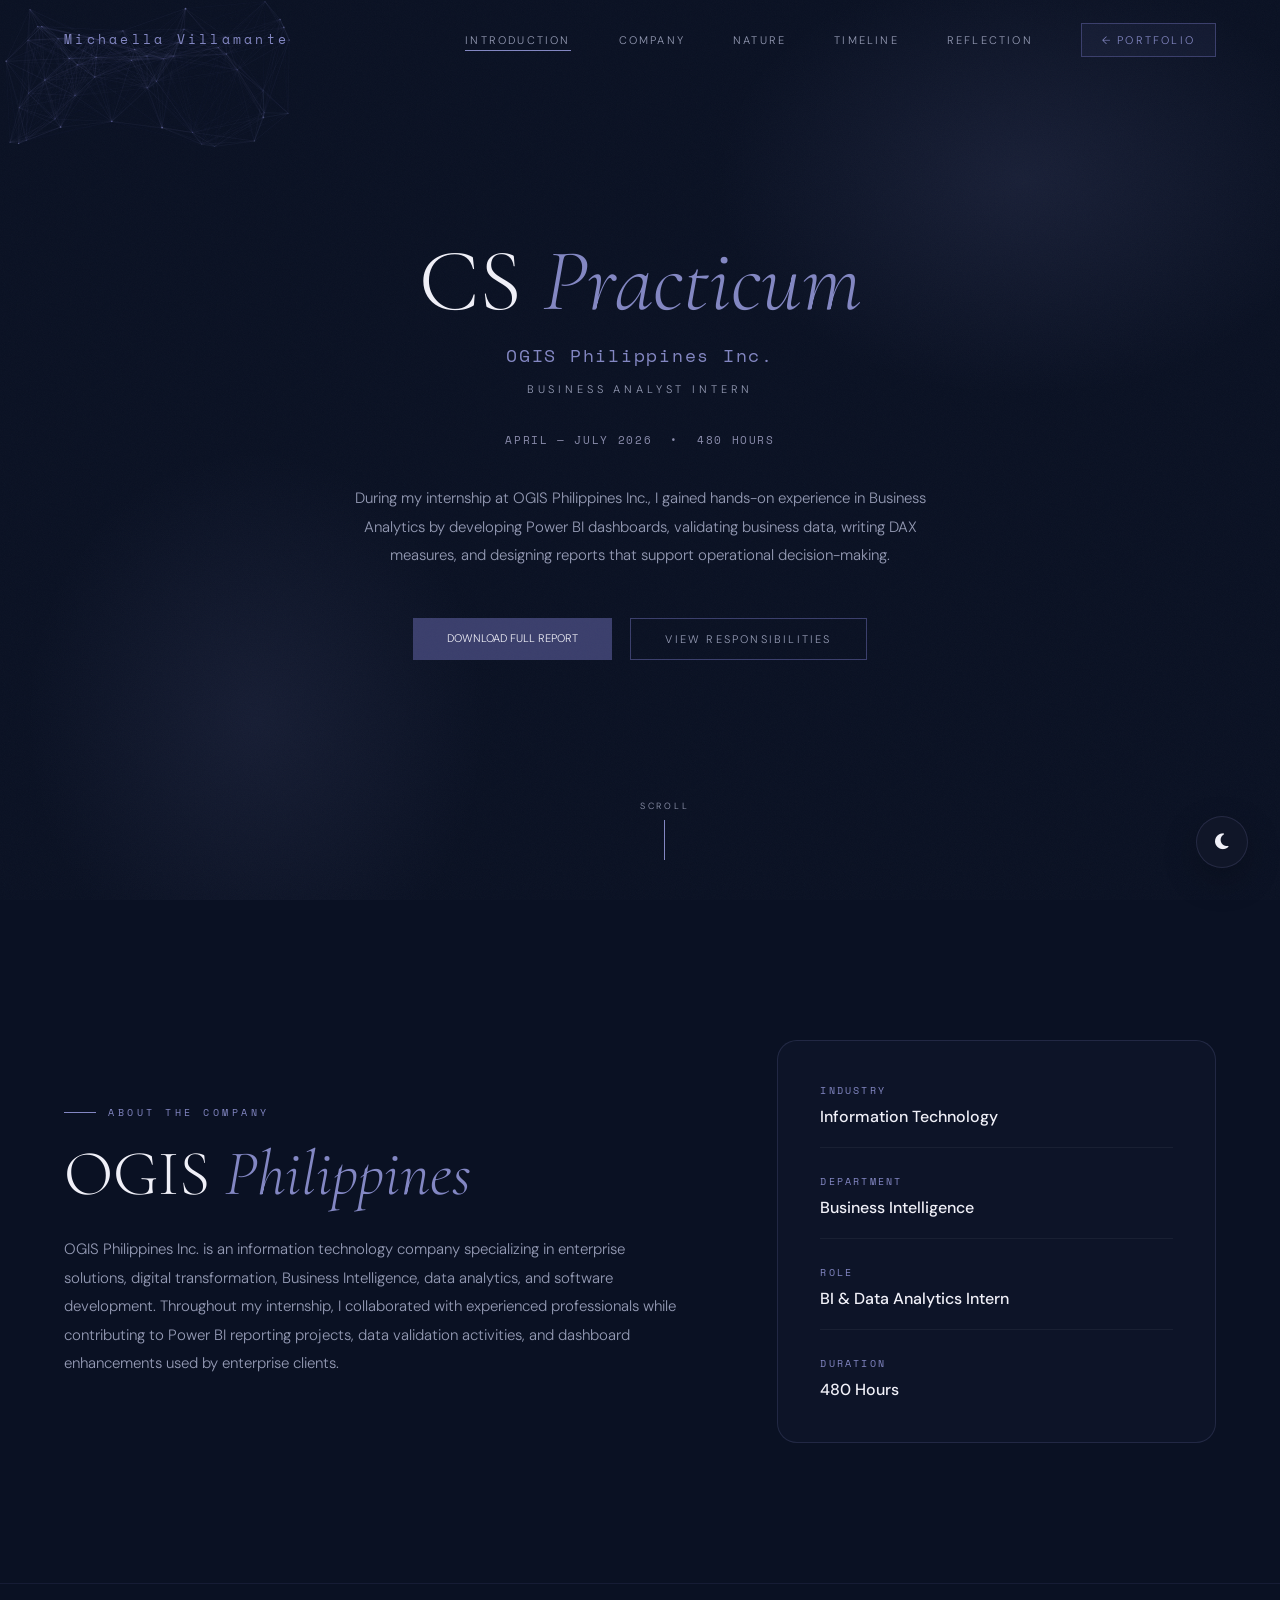
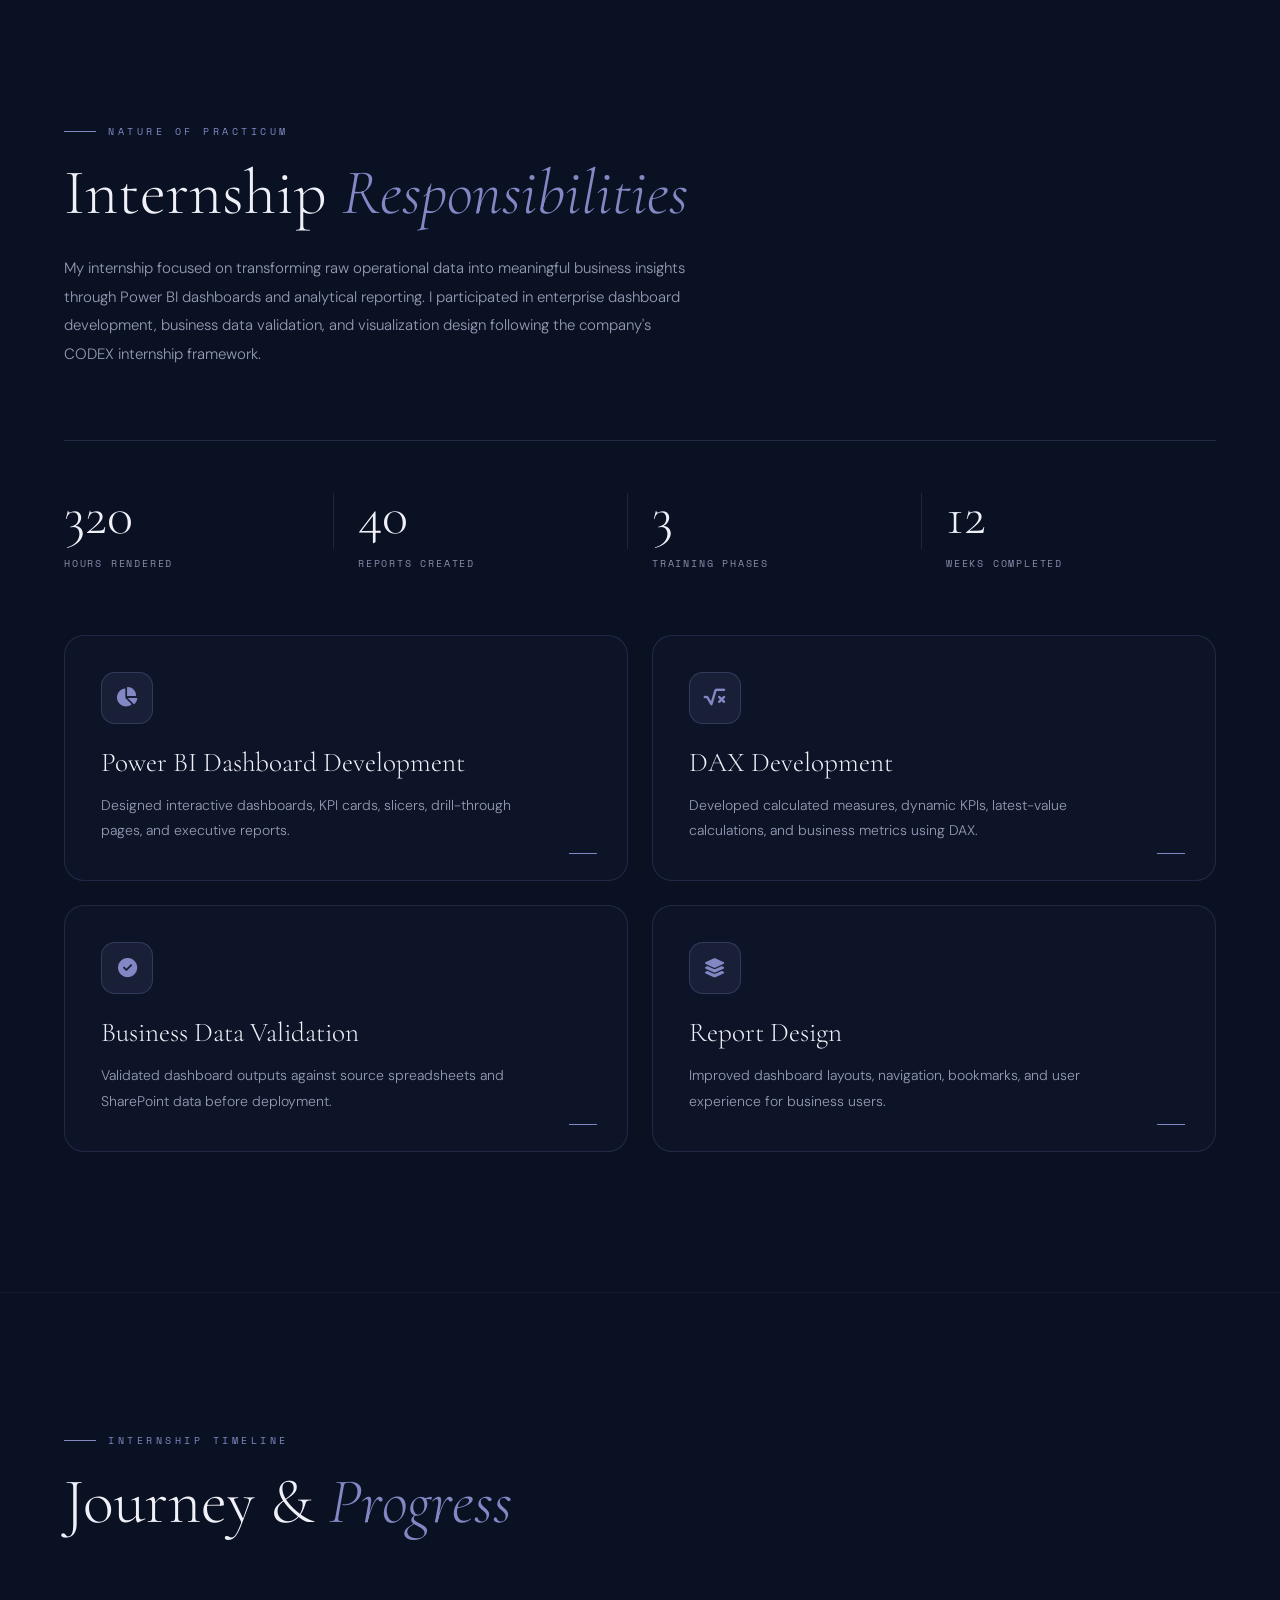
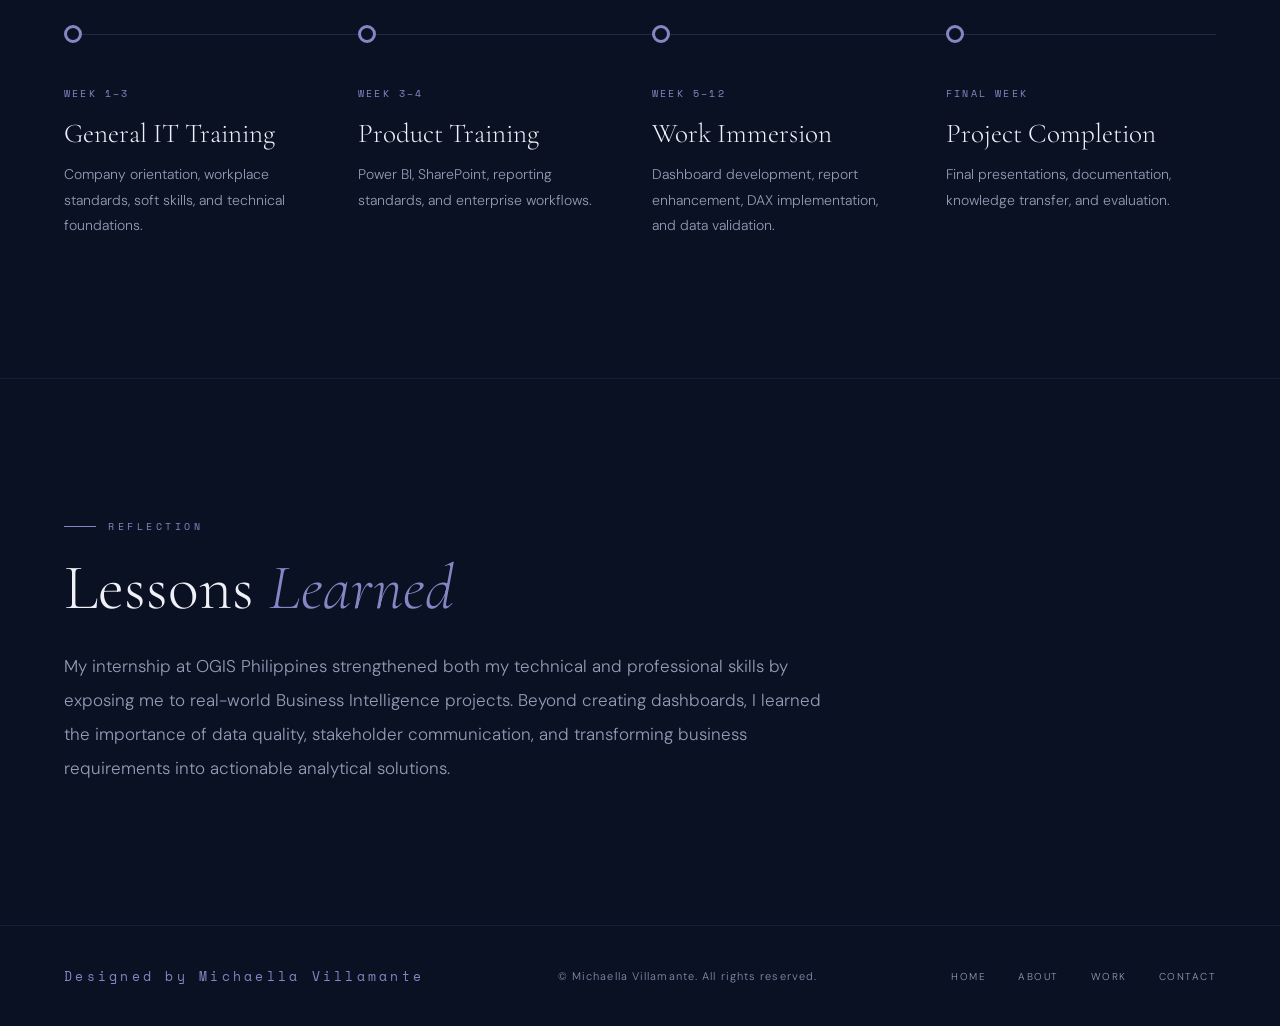
==== pages/practicum.html @ c6de29ee "updated design" ====
<!DOCTYPE html>
<html lang="en">

<head>
    <script>
        (function () {
            var saved = localStorage.getItem('theme');
            if (saved === 'light') document.documentElement.setAttribute('data-theme', 'light');
        })();
    </script>
    <meta charset="UTF-8">
    <meta name="viewport" content="width=device-width, initial-scale=1.0">
    <title>CS Practicum — Michaella Villamante</title>
    <link
        href="https://fonts.googleapis.com/css2?family=Cormorant+Garamond:ital,wght@0,300;0,400;0,600;1,300;1,400&family=DM+Sans:wght@300;400;500&family=Space+Mono:wght@400;700&display=swap"
        rel="stylesheet">
    <link rel="stylesheet" href="https://cdnjs.cloudflare.com/ajax/libs/font-awesome/6.5.0/css/all.min.css">
    <link rel="icon" type="image/png" sizes="512x512" href="assets/img/cat.png">
    <link rel="stylesheet" href="/main.css">
    <link rel="stylesheet" href="/assets/css/practicum.css">
</head>

<body>

    <div class="nav-overlay" id="navOverlay"></div>

    <nav id="nav">
        <a href="index.html#home" class="nav-logo">Michaella Villamante</a>
        <div class="hamburger" id="hamburger">
            <span></span>
            <span></span>
            <span></span>
        </div>
        <ul class="nav-links">
            <li><a href="#intro">Introduction</a></li>
            <li><a href="#company">Company</a></li>
            <li><a href="#nature">Nature</a></li>
            <li><a href="#timeline">Timeline</a></li>
            <li><a href="#reflection">Reflection</a></li>
            <li><a href="../index.html" class="nav-link-box">← Portfolio</a></li>
        </ul>
    </nav>

    <button class="theme-toggle" id="themeToggle" aria-label="Toggle light mode">
        <i class="fas fa-moon"></i>
        <i class="fas fa-sun"></i>
    </button>

    <!-- ================= HERO ================= -->

    <section class="hero" id="intro">
        <div class="hero-bg"></div>
        <canvas id="particles"></canvas>
        <div class="hero-content">
            <h1 class="hero-title">
                CS <em>Practicum</em>
            </h1>
            <h3 class="hero-company">
                OGIS Philippines Inc.
            </h3>
            <p class="hero-subtitle">
                Business Analyst Intern
            </p>
            <div class="hero-meta">
                <span>APRIL — JULY 2026</span>
                <span>•</span>
                <span>480 HOURS</span>
            </div>
            <p class="hero-description">
                During my internship at OGIS Philippines Inc., I gained
                hands-on experience in Business Analytics by developing
                Power BI dashboards, validating business data,
                writing DAX measures, and designing reports that support
                operational decision-making.
            </p>
            <div class="hero-buttons">
                <a href="#" class="btn-fill">
                    Download Full Report
                </a>
                <a href="#nature" class="btn-outline">
                    View Responsibilities
                </a>
            </div>
        </div>

        <div class="scroll-indicator">
            <span>Scroll</span>
            <div class="scroll-line"></div>
        </div>

    </section>

    <!-- ================= ABOUT ================= -->

    <section class="section" id="company">

        <div class="container company-grid">

            <div class="reveal-left">

                <div class="section-eyebrow">
                    About the Company
                </div>

                <h2 class="section-title">
                    OGIS <em>Philippines</em>
                </h2>

                <p>
                    OGIS Philippines Inc. is an information technology
                    company specializing in enterprise solutions,
                    digital transformation, Business Intelligence,
                    data analytics, and software development.
                    Throughout my internship, I collaborated with
                    experienced professionals while contributing to
                    Power BI reporting projects, data validation
                    activities, and dashboard enhancements used by
                    enterprise clients.
                </p>

            </div>

            <div class="company-card reveal">

                <div class="company-item">
                    <span>Industry</span>
                    <h4>Information Technology</h4>
                </div>

                <div class="company-item">
                    <span>Department</span>
                    <h4>Business Intelligence</h4>
                </div>

                <div class="company-item">
                    <span>Role</span>
                    <h4>BI & Data Analytics Intern</h4>
                </div>

                <div class="company-item">
                    <span>Duration</span>
                    <h4>480 Hours</h4>
                </div>

            </div>

        </div>

    </section>

    <!-- ================= NATURE ================= -->

    <section class="section" id="nature">

        <div class="container">

            <div class="section-eyebrow reveal">
                Nature of Practicum
            </div>

            <h2 class="section-title reveal">
                Internship <em>Responsibilities</em>
            </h2>

            <p class="section-description reveal">
                My internship focused on transforming raw operational
                data into meaningful business insights through
                Power BI dashboards and analytical reporting.
                I participated in enterprise dashboard development,
                business data validation, and visualization design
                following the company's CODEX internship framework.
            </p>

            <!-- Statistics -->

            <div class="stats-grid">

                <div class="stat-card reveal">
                    <h2 data-target="480" data-suffix="+">0</h2>
                    <span>Hours Rendered</span>
                </div>

                <div class="stat-card reveal">
                    <h2 data-target="53">0</h2>
                    <span>Reports Created</span>
                </div>

                <div class="stat-card reveal">
                    <h2 data-target="3">0</h2>
                    <span>Training Phases</span>
                </div>

                <div class="stat-card reveal">
                    <h2 data-target="12">0</h2>
                    <span>Weeks Completed</span>
                </div>

            </div>

            <!-- Responsibilities -->

            <div class="responsibility-grid">

                <article class="responsibility-card reveal">
                    <div class="responsibility-icon"><i class="fa-solid fa-chart-pie"></i></div>
                    <h3>Power BI Dashboard Development</h3>
                    <p>
                        Designed interactive dashboards,
                        KPI cards, slicers,
                        drill-through pages,
                        and executive reports.
                    </p>
                </article>

                <article class="responsibility-card reveal">
                    <div class="responsibility-icon"><i class="fa-solid fa-square-root-variable"></i></div>
                    <h3>DAX Development</h3>
                    <p>
                        Developed calculated measures,
                        dynamic KPIs,
                        latest-value calculations,
                        and business metrics using DAX.
                    </p>
                </article>

                <article class="responsibility-card reveal">
                    <div class="responsibility-icon"><i class="fa-solid fa-circle-check"></i></div>
                    <h3>Business Data Validation</h3>
                    <p>
                        Validated dashboard outputs against
                        source spreadsheets and
                        SharePoint data before deployment.
                    </p>
                </article>

                <article class="responsibility-card reveal">
                    <div class="responsibility-icon"><i class="fa-solid fa-layer-group"></i></div>
                    <h3>Report Design</h3>
                    <p>
                        Improved dashboard layouts,
                        navigation,
                        bookmarks,
                        and user experience for business users.
                    </p>
                </article>

            </div>

        </div>

    </section>

    <!-- ================= TIMELINE ================= -->

    <section class="section" id="timeline">

        <div class="container">

            <div class="section-eyebrow reveal">
                Internship Timeline
            </div>

            <h2 class="section-title reveal">
                Journey & <em>Progress</em>
            </h2>

            <div class="timeline">

                <div class="timeline-item reveal">
                    <span>Week 1–3</span>
                    <h3>General IT Training</h3>
                    <p>
                        Company orientation,
                        workplace standards,
                        soft skills,
                        and technical foundations.
                    </p>
                </div>

                <div class="timeline-item reveal">
                    <span>Week 3–4</span>
                    <h3>Product Training</h3>
                    <p>
                        Power BI,
                        SharePoint,
                        reporting standards,
                        and enterprise workflows.
                    </p>
                </div>

                <div class="timeline-item reveal">
                    <span>Week 5–12</span>
                    <h3>Work Immersion</h3>
                    <p>
                        Dashboard development,
                        report enhancement,
                        DAX implementation,
                        and data validation.
                    </p>
                </div>

                <div class="timeline-item reveal">
                    <span>Final Week</span>
                    <h3>Project Completion</h3>
                    <p>
                        Final presentations,
                        documentation,
                        knowledge transfer,
                        and evaluation.
                    </p>
                </div>

            </div>

        </div>

    </section>

    <!-- ================= REFLECTION ================= -->

    <section class="section" id="reflection">

        <div class="container">

            <div class="section-eyebrow reveal">
                Reflection
            </div>

            <h2 class="section-title reveal">
                Lessons <em>Learned</em>
            </h2>

            <p class="reflection reveal">
                My internship at OGIS Philippines strengthened
                both my technical and professional skills by exposing
                me to real-world Business Intelligence projects.
                Beyond creating dashboards, I learned the importance
                of data quality, stakeholder communication,
                and transforming business requirements into
                actionable analytical solutions.
            </p>

        </div>

    </section>

    <!-- ================= FOOTER ================= -->

    <footer>
        <div class="footer-logo">Designed by Michaella Villamante</div>
        <div class="footer-copy">© Michaella Villamante. All rights reserved.</div>
        <div class="footer-links">
            <a href="index.html#home">Home</a>
            <a href="index.html#about">About</a>
            <a href="index.html#projects">Work</a>
            <a href="index.html#contact">Contact</a>
        </div>
    </footer>

    <script src="../practicum.js"></script>

</body>

</html>
---- main.css ----
:root {
    --chinese-black: #0A1123;
    --american-blue: #3A3E6C;
    --ube: #8387C3;
    --cadet-grey: #959BB5;
    --cool-grey: #8A8CAC;
    --white: #F0F0F8;
    --accent: #8387C3;
    --glow: rgba(131, 135, 195, 0.18);
}

html[data-theme="light"] {
    --chinese-black: #F5F2FB;
    --american-blue: #3A3E6C;
    --ube: #8387C3;
    --cadet-grey: #959BB5;
    --cool-grey: #8A8CAC;
    --white: #3A3E6C;
    --accent: #8387C3;
    --glow: rgba(131, 135, 195, 0.18);
}

html[data-theme="light"] body {
    background: #F5F2FB;
}

html[data-theme="light"] nav.scrolled {
    background: rgba(245, 242, 251, .82);
    backdrop-filter: blur(16px);
    border-color: rgba(117, 99, 216, .12);
}

html[data-theme="light"] .nav-overlay {
    background: rgba(20, 23, 46, 0.25);
}

html[data-theme="light"] .nav-links {
    background: rgba(245,242,251,.97);
}

html[data-theme="light"] .proj-overlay {
    background: rgba(244, 244, 249, 0.92);
}
html[data-theme="light"] body::before{
    background:
        radial-gradient(circle at 10% 10%,
        rgba(161,138,255,.12),
        transparent 35%),

        radial-gradient(circle at 90% 0%,
        rgba(130,110,220,.08),
        transparent 28%),

        radial-gradient(circle at 80% 80%,
        rgba(196,183,255,.08),
        transparent 30%),

        linear-gradient(rgba(110,90,180,.02) 1px, transparent 1px),
        linear-gradient(90deg, rgba(110,90,180,.02) 1px, transparent 1px);
}

html[data-theme="light"] .btn-fill {
    background:#3A3E6C;
    color: white;
}

html[data-theme="light"] .btn-fill:hover {
    background:#6553C5;
}

html[data-theme="light"] .form-input,
html[data-theme="light"] .form-textarea {
    background: rgba(117, 99, 216, .06);
    border-color: rgba(117, 99, 216, .12);
}

html[data-theme="light"] .proj-card,
html[data-theme="light"] .cert-card,
html[data-theme="light"] .sk,
html[data-theme="light"] .stat-card,
html[data-theme="light"] .company-card{
    background:#FCFAFF;
    border:1px solid rgba(117,99,216,.08);
    box-shadow:
        0 12px 28px rgba(82,62,140,.06);
}

html[data-theme="light"] .nav-links .nav-link-box {
    background: rgba(117, 99, 216, .08);
}

html[data-theme="light"] .nav-links .nav-link-box:hover {
    background: var(--american-blue);
    color: #fff;
}

html[data-theme="light"] .hamburger span {
    background: var(--white);
}

html[data-theme="light"] .about-img-placeholder {
    background: linear-gradient(145deg, #C9BFF2 0%, #F5F2FB 100%);
}

html[data-theme="light"] .about-img-frame {
    border-color: rgba(117, 99, 216, .25);
}

html[data-theme="light"] .about-tag {
    background: rgba(117, 99, 216, .14);
    color: var(--american-blue);
}

html[data-theme="light"] .about-stats {
    border-top-color: rgba(117, 99, 216, .18);
}

html[data-theme="light"] #skills {
    background: linear-gradient(180deg, #F5F2FB 0%, #EDE7FA 100%);
}

html[data-theme="light"] .skill-category-label::after {
    background: linear-gradient(to right, rgba(117, 99, 216, .25), transparent);
}

html[data-theme="light"] .sk {
    background: #FCFAFF;
    border-color: rgba(117, 99, 216, .14);
}

html[data-theme="light"] .sk:hover {
    background: #F1ECFC;
    border-color: rgba(117, 99, 216, .35);
    box-shadow: 0 16px 36px rgba(82, 62, 140, .1);
}

html[data-theme="light"] .proj-thumb,
html[data-theme="light"] .proj-card:nth-child(odd) .proj-thumb {
    background: linear-gradient(135deg, #DCD5F5, #B9AEEA);
}

html[data-theme="light"] .proj-tech span {
    border-color: rgba(117, 99, 216, .35);
}

html[data-theme="light"] .projects-slider::-webkit-scrollbar-track {
    background: rgba(117, 99, 216, .1);
}

html[data-theme="light"] .projects-slider::-webkit-scrollbar-thumb {
    background: rgba(117, 99, 216, .35);
}

html[data-theme="light"] .cert-tab {
    border-color: rgba(117, 99, 216, .25);
}

html[data-theme="light"] .cert-tab.active {
    background: rgba(117, 99, 216, .14);
    border-color: var(--ube);
}

html[data-theme="light"] .cert-arrow {
    background: rgba(117, 99, 216, .06);
    border-color: rgba(117, 99, 216, .2);
}

html[data-theme="light"] .cert-arrow:hover {
    background: var(--ube);
    border-color: var(--ube);
}

html[data-theme="light"] .cert-arrow.disabled:hover {
    background: rgba(117, 99, 216, .06);
    border-color: rgba(117, 99, 216, .2);
}

html[data-theme="light"] .contact-link {
    border-bottom-color: rgba(117, 99, 216, .2);
}

html[data-theme="light"] .contact-link-icon {
    border-color: var(--american-blue);
}

html[data-theme="light"] .submit-btn {
    background: var(--american-blue);
    color: #fff;
}

html[data-theme="light"] footer {
    border-top-color: rgba(117, 99, 216, .18);
}

html[data-theme="light"] body::after {
    opacity: 0.015;
}

/* ---------- THEME TOGGLE ---------- */
.theme-toggle {
    position: fixed;
    right: 32px;
    bottom: 32px;

    width: 52px;
    height: 52px;

    border-radius: 50%;
    border: 1px solid rgba(131, 135, 195, .18);

    background: rgba(18, 24, 42, .78);
    backdrop-filter: blur(14px);

    display: flex;
    align-items: center;
    justify-content: center;

    color: var(--white);
    font-size: 18px;

    cursor: pointer;
    z-index: 9999;

    transition: .35s;
    box-shadow:
        0 12px 35px rgba(0, 0, 0, .22);
}

.theme-toggle:hover {
    transform: translateY(-4px) scale(1.08) rotate(-8deg);
    border-color: var(--ube);
    background: var(--american-blue);
}

.theme-toggle::before {
    content: '';
    position: absolute;
    inset: -6px;
    border-radius: 50%;
    background: radial-gradient(circle, var(--ube) 0%, transparent 70%);
    opacity: 0;
    transition: opacity .4s;
    z-index: -1;
}

.theme-toggle:hover::before {
    opacity: .35;
    animation: togglePulse 1.6s ease-in-out infinite;
}

@keyframes togglePulse {

    0%,
    100% {
        transform: scale(1);
    }

    50% {
        transform: scale(1.18);
    }
}

.theme-toggle i {
    position: absolute;
    transition: transform .5s cubic-bezier(.34, 1.56, .64, 1), opacity .35s;
}

.theme-toggle .fa-sun {
    opacity: 0;
    transform: rotate(90deg) scale(.4);
}

.theme-toggle .fa-moon {
    opacity: 1;
    transform: rotate(0deg) scale(1);
}

html[data-theme="light"] .theme-toggle {
    background: rgba(237, 232, 250, .9);
    color: #6E58D6;
    border-color: rgba(117, 99, 216, .22);
    box-shadow: 0 12px 30px rgba(110, 88, 214, .18);
}

html[data-theme="light"] .theme-toggle .fa-sun {
    opacity: 1;
    transform: rotate(0deg) scale(1);
}

html[data-theme="light"] .theme-toggle .fa-moon {
    opacity: 0;
    transform: rotate(-90deg) scale(.4);
}

body,
nav,
.company-card,
.stat-card,
.responsibility-card,
.timeline-item::before,
.cert-card,
.proj-card,
.sk,
.proj-thumb,
.about-img-placeholder,
.about-tag,
.cert-tab,
.cert-arrow,
.contact-link,
.contact-link-icon,
.form-input,
.form-textarea,
footer,
.nav-links .nav-link-box {
    transition: background-color .4s ease, border-color .4s ease, color .4s ease, box-shadow .4s ease;
}

*,
*::before,
*::after {
    margin: 0;
    padding: 0;
    box-sizing: border-box;
}


body {
    background: var(--chinese-black);
    color: var(--white);
    font-family: 'DM Sans', sans-serif;
    font-weight: 300;
    overflow-x: hidden;
    cursor: none;
}

/* Nav */
nav {
    position: fixed;
    top: 0;
    left: 0;
    right: 0;
    z-index: 100;
    display: flex;
    align-items: center;
    justify-content: space-between;
    padding: 28px 64px;
    transition: background .4s, border-color .4s;
    border-bottom: 1px solid transparent;
}

nav.scrolled {
    background: rgba(10, 17, 35, 0.96);
    backdrop-filter: blur(14px);
    padding: 18px 64px;
    border-color: rgba(58, 62, 108, .3);
}

.nav-logo {
    font-family: 'Space Mono', monospace;
    font-size: 13px;
    letter-spacing: 0.25em;
    color: var(--ube);
    text-decoration: none;
}

.nav-links {
    display: flex;
    gap: 48px;
    list-style: none;
}

.nav-links a {
    font-size: 11px;
    letter-spacing: 0.2em;
    text-transform: uppercase;
    color: var(--cadet-grey);
    text-decoration: none;
    transition: 0.3s;
    position: relative;
    padding-bottom: 4px;
}

.nav-links a:hover,
.nav-links a:active {
    color: var(--white);
}

.nav-links a::after {
    content: '';
    position: absolute;
    bottom: 0;
    left: 0;
    width: 0;
    height: 1px;
    background: var(--ube);
    transition: width .3s;
}

.nav-links a:hover::after,
.nav-links a.active::after {
    width: 100%;
}

.nav-links .nav-link-box {
    padding: 9px 20px;
    border: 1px solid var(--american-blue);
    background: rgba(58, 62, 108, 0.18);
    color: var(--ube);
    transition: border-color .3s, background .3s, color .3s, transform .3s;
}

.nav-links .nav-link-box::after {
    display: none;
}

.nav-links .nav-link-box:hover {
    border-color: var(--ube);
    background: var(--american-blue);
    color: var(--white);
    transform: translateY(-2px);
}

.hamburger {
    display: none;
    flex-direction: column;
    gap: 5px;
    cursor: pointer;
    z-index: 200;
}

.hamburger span {
    width: 24px;
    height: 2px;
    background: var(--white);
    transition: 0.3s;
}

.hamburger.active span:nth-child(1) {
    transform: rotate(45deg) translateY(7px);
}

.hamburger.active span:nth-child(2) {
    opacity: 0;
}

.hamburger.active span:nth-child(3) {
    transform: rotate(-45deg) translateY(-7px);
}

.nav-overlay {
    display: none;
    position: fixed;
    inset: 0;
    background: rgba(10, 17, 35, 0.5);
    z-index: 99;
    opacity: 0;
    transition: opacity 0.35s ease;
}

.nav-overlay.active {
    opacity: 1;
}

/* Sections */
section {
    position: relative;
}

/* Hero */
#home {
    min-height: 100vh;
    display: flex;
    flex-direction: column;
    align-items: center;
    justify-content: center;
    text-align: center;
    overflow: hidden;
    padding: 0 32px;
}

.hero-bg {
    position: absolute;
    inset: 0;
    background:
        radial-gradient(ellipse 60% 60% at 50% 40%, rgba(58, 62, 108, 0.45) 0%, transparent 0%),
        radial-gradient(ellipse 40% 40% at 80% 20%, rgba(131, 135, 195, 0.12) 0%, transparent 60%),
        radial-gradient(ellipse 30% 50% at 20% 80%, rgba(131, 135, 195, 0.1) 0%, transparent 60%);
}

html[data-theme="light"] .hero-bg {
    background:
        radial-gradient(ellipse 60% 60% at 50% 40%, rgba(196, 183, 255, .35) 0%, transparent 0%),
        radial-gradient(ellipse 40% 40% at 80% 20%, rgba(131, 135, 195, .14) 0%, transparent 60%),
        radial-gradient(ellipse 30% 50% at 20% 80%, rgba(131, 135, 195, .12) 0%, transparent 60%);
}

#particles {
    position: absolute;
    inset: 0;
    pointer-events: none;
}

@keyframes orbSpin {
    from {
        filter: blur(2px) hue-rotate(0deg);
    }

    to {
        filter: blur(2px) hue-rotate(360deg);
    }
}

.hero-label {
    font-family: 'Space Mono', monospace;
    font-size: 15px;
    letter-spacing: 0.4em;
    color: var(--ube);
    margin-bottom: 14px;
    opacity: 0;
    animation: fadeUp 1s ease 0.4s forwards;
}

.hero-name {
    font-family: 'Cormorant Garamond', serif;
    font-size: clamp(52px, 10vw, 96px);
    font-weight: 300;
    line-height: 0.95;
    letter-spacing: -0.02em;
    color: var(--white);
    /* opacity: 0; */
    animation: fadeUp 1s ease 0.6s forwards;
}

.hero-name em {
    color: var(--ube);
    font-style: italic;
}

.hero-sub {
    font-size: 11px;
    letter-spacing: 0.35em;
    text-transform: uppercase;
    color: var(--cadet-grey);
    margin-top: 20px;
    opacity: 0;
    animation: fadeUp 1s ease 0.85s forwards;
}

.hero-cta {
    margin-top: 52px;
    display: flex;
    gap: 20px;
    opacity: 0;
    animation: fadeUp 1s ease 1.1s forwards;
}

.hero-socials {
    margin-top: 36px;
    display: flex;
    gap: 22px;
    opacity: 0;
    animation: fadeUp 1s ease 1.3s forwards;
}

.hero-socials a {
    width: 42px;
    height: 42px;
    display: flex;
    align-items: center;
    justify-content: center;
    border-radius: 50%;
    border: 1px solid var(--american-blue);
    color: var(--cadet-grey);
    font-size: 15px;
    text-decoration: none;
    transition: all .3s;
}

.hero-socials a:hover {
    border-color: var(--ube);
    color: var(--white);
    background: var(--glow);
    transform: translateY(-3px);
}

.btn-outline {
    padding: 13px 34px;
    border: 1px solid var(--american-blue);
    color: var(--cadet-grey);
    font-size: 11px;
    letter-spacing: 0.2em;
    text-transform: uppercase;
    text-decoration: none;
    transition: all 0.3s;
    background: transparent;
    cursor: none;
}

.btn-outline:hover {
    border-color: var(--ube);
    color: var(--white);
    background: var(--glow);
}

.btn-fill {
    padding: 13px 34px;
    background: var(--american-blue);
    color: var(--white);
    font-size: 11px;
    text-transform: uppercase;
    text-decoration: none;
    transition: all 0.3s;
    cursor: none;
}

.btn-fill:hover {
    background: var(--ube);
}

.scroll-indicator {
    position: absolute;
    bottom: 40px;
    left: 50%;
    transform: translateX(-50%);
    display: flex;
    flex-direction: column;
    align-items: center;
    gap: 8px;
    opacity: 0.4;
    animation: fadeUp 1s ease 1.5s forwards, bounce 2s ease 2s infinite;
}

.scroll-indicator span {
    font-size: 9px;
    letter-spacing: 0.3em;
    text-transform: uppercase;
    color: var(--cadet-grey);
}

.scroll-line {
    width: 1px;
    height: 40px;
    background: var(--ube);
}

@keyframes bounce {

    0%,
    100% {
        transform: translateX(-50%) translateY(0);
    }

    50% {
        transform: translateX(-50%) translateY(8px);
    }
}

@keyframes fadeUp {
    from {
        opacity: 0;
        transform: translateY(24px);
    }

    to {
        opacity: 1;
        transform: translateY(0);
    }
}

/*----ABOUT----*/
#about {
    display: grid;
    grid-template-columns: 1fr 1fr;
    align-items: center;
    padding: 120px 64px;
    gap: 80px;
}

.about-image-wrap {
    position: relative;
}

.about-img {
    width: 70%;
    height: auto;
    object-fit: cover;
    aspect-ratio: 3/4;
    border-radius: 2px;
}

.about-img-placeholder {
    width: 100%;
    aspect-ratio: 3/4;
    background: linear-gradient(145deg, var(--american-blue) 0%, var(--chinese-black) 100%);
    position: relative;
    overflow: hidden;
}

.about-img-placeholder::before {
    content: '';
    position: absolute;
    inset: 0;
    background:
        radial-gradient(ellipse 70% 70% at 60% 30%, rgba(131, 135, 195, 0.25) 0%, transparent 65%);
}

.about-img-frame {
    position: absolute;
    bottom: -20px;
    right: 80px;
    width: 80%;
    height: 80%;
    border: 1px solid var(--american-blue);
    z-index: -1;
}

.about-tag {
    position: absolute;
    top: 32px;
    left: -24px;
    background: var(--american-blue);
    padding: 12px 20px;
    font-family: 'Space Mono', monospace;
    font-size: 10px;
    letter-spacing: 0.2em;
    color: var(--ube);
}

.section-eyebrow {
    font-family: 'Space Mono', monospace;
    font-size: 10px;
    letter-spacing: 0.35em;
    text-transform: uppercase;
    color: var(--ube);
    margin-bottom: 20px;
    display: flex;
    align-items: center;
    gap: 12px;
}

.section-eyebrow::before {
    content: '';
    width: 32px;
    height: 1px;
    background: var(--ube);
}

.section-title {
    font-family: 'Cormorant Garamond', serif;
    font-size: clamp(36px, 5vw, 64px);
    font-weight: 300;
    line-height: 1.05;
    color: var(--white);
    margin-bottom: 28px;
}

.section-title em {
    color: var(--ube);
    font-size: italic;
}

.about-text {
    color: var(--cadet-grey);
    font-size: 15px;
    line-height: 1.05;
    margin-bottom: 20px;
}

.about-stats {
    display: grid;
    grid-template-columns: repeat(3, 1fr);
    gap: 24px;
    margin-top: 48px;
    padding-top: 40px;
    border-top: 1px solid rgba(58, 62, 108, 0.5);
}

.stat-num {
    font-family: 'Cormorant Garamond', serif;
    font-size: 42px;
    font-weight: 300;
    color: var(--white);
}

.stat-label {
    font-size: 10px;
    letter-spacing: 0.2em;
    text-transform: uppercase;
    color: var(--ube);
    margin-top: 4px;
}


/*----SKILLS----*/
#skills {
    padding: 120px 64px;
    background: linear-gradient(180deg, var(--chinese-black) 0%, #0d1628 100%);
}

.skills-header {
    text-align: center;
    margin-bottom: 80px;
}

.skill-category {
    margin-bottom: 64px;
}

.skill-category:last-child {
    margin-bottom: 0;
}

.skill-category-label {
    font-family: 'Space Mono', monospace;
    font-size: 10px;
    letter-spacing: .35em;
    text-transform: uppercase;
    color: var(--ube);
    margin-bottom: 28px;
    display: flex;
    align-items: center;
    gap: 14px;
}

.skill-category-label::after {
    content: '';
    flex: 1;
    height: 1px;
    background: linear-gradient(to right, rgba(131, 135, 195, .3), transparent);
}

.skill-icons {
    display: flex;
    flex-wrap: wrap;
    gap: 12px;
    justify-content: center;
}

.sk {
    width: 130px;
    height: 130px;
    background: rgba(58, 62, 108, .12);
    border: 1px solid rgba(58, 62, 108, .3);
    border-radius: 12px;
    display: flex;
    flex-direction: column;
    align-items: center;
    justify-content: center;
    gap: 10px;
    position: relative;
    overflow: hidden;
    transition: transform .35s cubic-bezier(.22, 1, .36, 1), border-color .35s, background .35s, box-shadow .35s;
}

.sk::before {
    content: '';
    position: absolute;
    top: 0;
    left: 0;
    right: 0;
    height: 2px;
    background: linear-gradient(90deg, transparent, var(--ube), transparent);
    transform: scaleX(0);
    transition: transform .35s;
}

.sk:hover::before {
    transform: scaleX(1);
}

.sk:hover {
    background: rgba(58, 62, 108, .25);
    border-color: rgba(131, 135, 195, .45);
    transform: translateY(-6px) scale(1.04);
    box-shadow: 0 16px 40px rgba(0, 0, 0, .5), 0 0 20px rgba(131, 135, 195, .08);
}

.sk-icon {
    width: 44px;
    height: 44px;
    display: flex;
    align-items: center;
    justify-content: center;
    flex-shrink: 0;
}

.sk-icon img {
    transition: transform 0.3s ease;
}

.sk:hover .sk-icon img {
    transform: translateY(-4px) scale(1.1);
}

.sk-name {
    font-family: 'Space Mono', monospace;
    font-size: 9px;
    letter-spacing: .1em;
    color: var(--cool-grey);
    text-align: center;
    transition: color .3s;
    line-height: 1.3;
}

.sk:hover .sk-name {
    color: var(--white);
}

/*----PROJECTS----*/
#projects {
    padding: 120px 64px;
}

.projects-header {
    display: flex;
    justify-content: space-between;
    align-items: flex-end;
    margin-bottom: 24px;
}

.projects-slider {
    display: flex;
    flex-direction: column;
    gap: 24px;
    animation: fadeSlider .4s ease forwards;
}

@keyframes fadeSlider {
    from {
        opacity: 0;
        transform: translateY(15px);
    }

    to {
        opacity: 1;
        transform: translateY(0);
    }
}

.projects-row {
    overflow-x: auto;
    overflow-y: hidden;
    -webkit-overflow-scrolling: touch;
    scrollbar-width: none;
}

.projects-row::-webkit-scrollbar {
    display: none;
}

.projects-track {
    display: flex;
    gap: 24px;
    width: max-content;
}

.proj-card {
    flex: 0 0 clamp(300px, 28vw, 380px);
}

.projects-row:active {
    cursor: grabbing;
}


.proj-card {
    background: rgba(58, 62, 108, 0.08);
    border: 1px solid rgba(58, 62, 108, 0.25);
    overflow: hidden;
    display: flex;
    flex-direction: column;
    height: 100%;
    position: relative;
    transform-style: preserve-3d;
    transition: transform .15s ease, box-shadow .25 ease, border-color .3s;
    will-change: transform;
    animation: fadeUp 0.6s ease forwards;
}

.tilt-shine {
    position: absolute;
    inset: 0;
    background: radial-gradient(circle at var(--tx, 50%) var(--ty, 50%), rgba(131, 135, 195, .15) 0%, transparent 55%);
    opacity: 0;
    transition: opacity 0.2s;
    pointer-events: none;
    z-index: 3;
}

.proj-card:hover .tilt-shine {
    opacity: 1;
}

.proj-tech {
    display: flex;
    flex-wrap: wrap;
    gap: 6px;
    margin-top: 14px;
}

.proj-tech span {
    font-family: 'Space Mono', monospace;
    font-size: 9px;
    letter-spacing: 0.12em;
    text-transform: uppercase;
    padding: 4px 8px;
    border-radius: 999px;
    color: var(--ube);
    border: 1px solid rgba(131, 135, 195, 0.4);
    opacity: 0.85;
    transition: all 0.25s ease;
}

.proj-overlay {
    position: absolute;
    inset: 0;
    background: rgba(10, 17, 35, .88);
    display: flex;
    flex-direction: column;
    align-items: center;
    justify-content: center;
    gap: 14px;
    opacity: 0;
    transition: opacity .35s;
    z-index: 4;
    backdrop-filter: blur(4px);
}

.proj-card:hover .proj-overlay {
    opacity: 1;
}

.proj-overlay-btn {
    padding: 10px 28px;
    border: 1px solid var(--ube);
    color: var(--ube);
    font-size: 10px;
    letter-spacing: .2em;
    text-transform: uppercase;
    text-decoration: none;
    transition: all .25s;
    font-family: 'Space Mono', monospace;
}

.proj-overlay-btn:hover {
    background: var(--ube);
    color: var(--chinese-black);
}

.proj-overlay-btn.sec {
    border-color: var(--american-blue);
    color: var(--cadet-grey);
}

.proj-overlay-btn.sec:hover {
    background: var(--american-blue);
    color: var(--white);
}

.proj-phone-wrap {
    position: absolute;
    right: 8%;
    bottom: 5%;
    z-index: 2;
    width: 25%;
    max-width: 140px;
    transform: rotate(6deg);
    transition: transform .4s ease, filter .4s ease;
    filter: drop-shadow(0 12px 24px rgba(0, 0, 0, .4));
}

.proj-phone-img {
    width: 100%;
    height: auto;
    object-fit: contain;
}

.proj-thumb {
    width: 100%;
    min-height: 200px;
    background: linear-gradient(135deg, var(--american-blue), var(--chinese-black));
    position: relative;
    overflow: hidden;
    transition: transform .2s ease, background .4s ease;
}

.proj-card:nth-child(odd) .proj-thumb {
    background: linear-gradient(135deg, #1a1f40, var(--american-blue));
}

.agrifil-thumb,
.gamepedia-thumb,
.ehr-thumb {
    display: flex;
    justify-content: center;
    align-items: center;
    gap: 12px;
    background: radial-gradient(circle at center, rgba(131, 135, 195, 0.15), transparent);
}

.phone {
    width: 90px;
    height: auto;
    border-radius: 12px;
    box-shadow: 0 10px 30px rgba(0, 0, 0, 0.04);
    transition: transform 0.4s ease;
}

.phone.left {
    transform: rotate(-8deg);
}

.phone.left.gamepedia {
    width: 150px;
}

.phone.right.gamepedia {
    width: 100px;
    transform: rotate(0deg);
}

.phone.right {
    transform: rotate(8deg);
}

.proj-card:hover .phone.right {
    transform: rotate(4deg) scale(1.05);
}

.proj-card:hover .phone.left {
    transform: rotate(-4deg) scale(1.05);
}

.avalia-thumb {
    display: flex;
    justify-content: center;
    align-items: center;
    gap: 10px;
    background: radial-gradient(circle at center, rgba(131, 135, 195, 0.12), transparent);
    padding: 10px;
}

.ehr-thumb {
    display: flex;
    justify-content: center;
    align-items: center;
    gap: 10px;
    background: radial-gradient(circle at center, rgba(131, 135, 195, 0.12), transparent);
    padding: 5px;
}


.web-img {
    width: 45%;
    border-radius: 8px;
    box-shadow: 0 10px 25px rgba(0, 0, 0, 0.35);
    transition: transform 0.4s ease;
}

.web-img.left {
    transform: rotate(-2deg);
}

.ehr-web-img {
    width: 45%;
    border-radius: 8px;
    box-shadow: 0 10px 25px rgba(0, 0, 0, 0.35);
    transition: transform 0.4s ease;
}

.ehr-web-img.right {
    transform: rotate(2deg);
    width: 55%;
}

.web-img.right {
    transform: rotate(2deg);
}

.proj-card:hover .web-img.left {
    transform: rotate(-1deg) scale(1.03);
}

.proj-card:hover .web-img.right {
    transform: rotate(1deg) scale(1.03);
}

.vespera-thumb {
    display: flex;
    justify-content: center;
    align-items: center;
    background: radial-gradient(circle at center, rgba(131, 135, 195, 0.12), transparent);
    padding: 12px;
}

.vespera-thumb .web-main {
    width: 100%;
    max-width: 420px;
    border-radius: 10px;
    box-shadow: 0 10px 30px rgba(0, 0, 0, 0.35);
    transition: transform 0.4s ease;
}

.proj-card:hover .vespera-thumb .web-main {
    transform: scale(1.05);
}

.studymatch-thumb,
.etherea-thumb,
.avalia-thumb,
.agrifil-thumb,
.vespera-thumb,
.personal-thumb,
.gamepedia-thumb {
    height: 36px;
    flex-shrink: 0;
}

.web-main {
    width: 100%;
    border-radius: 8px;
    box-shadow: 0 10px 30px rgba(0, 0, 0, 0.4);
}

.proj-card:hover .proj-phone-wrap {
    transform: rotate(0deg) scale(1.1);
}

.proj-card:hover .web-main {
    transform: scale(1.03);
}



.etherea-img {
    width: 100%;
    height: 100%;
    object-fit: cover;
    border-radius: 6px;
    filter: brightness(0.85) contrast(1.05);
    transition: transform 0.4s ease, filter 0.4s ease;
}

.etherea-img.left {
    width: 55%;
}

.etherea-img.right {
    width: 45%;
}

.etherea-img.left {
    transform: rotate(-2deg);
}

.etherea-img.right {
    transform: rotate(2deg);
}

.proj-card:hover .etherea-img {
    transform: scale(1.03);
    filter: brightness(1);
}



.proj-card:hover .proj-thumb-pattern {
    opacity: 0.5;
}

.proj-thumb-label {
    position: absolute;
    bottom: 16px;
    left: 14px;
    font-family: 'Space Mono', monospace;
    font-size: 9px;
    letter-spacing: 0.2em;
    color: var(--ube);
    opacity: 0.7;
}

.proj-info {
    padding: 20px 22px 26px;
    display: flex;
    flex-direction: column;
    flex-grow: 1;
    transition: transform .2s ease;
}

.proj-meta {
    display: flex;
    justify-content: space-between;
    align-items: center;
    margin-bottom: 10px;
}

.proj-tag {
    font-size: 9px;
    letter-spacing: 0.2em;
    text-transform: uppercase;
    color: var(--ube);
    font-family: 'Space Mono', monospace;
}

.proj-year {
    font-size: 9px;
    color: var(--cool-grey);
    font-family: 'Space Mono', monospace;
}

.proj-title {
    font-family: 'Cormorant Garamond', serif;
    font-size: 22px;
    font-weight: 600;
    color: var(--white);
    margin-bottom: 8px;
    transition: color 0.3s;
}

.proj-card:hover .proj-title {
    color: var(--ube);
}

.proj-desc {
    font-size: 12px;
    color: var(--cadet-grey);
    line-height: 1.55;

    display: -webkit-box;
    -webkit-line-clamp: 3;
    -webkit-box-orient: vertical;
    overflow: hidden;
}

.projects-slider::-webkit-scrollbar {
    height: 8px;
}

.projects-slider::-webkit-scrollbar-track {
    background: rgba(58, 62, 108, .12);
    border-radius: 999px;
}

.projects-slider::-webkit-scrollbar-thumb {
    background: rgba(131, 135, 195, 0.35);
    border-radius: 999px;
}

.proj-card:hover {
    transform: translateY(-6px);
    border-color: rgba(131, 135, 195, 0.3);
    box-shadow: 0 0 40px rgba(131, 135, 195, 0.08);
}

/*----CERTIFICATIONS----*/
#certifications {
    padding: 50px 64px;
}

.certifications-header {
    display: flex;
    justify-content: space-between;
    align-items: flex-end;
    margin-bottom: 15px;
}

.cert-summary {
    text-align: right;
}

.cert-total {
    display: block;
    font-family: "Cormorant Garamond";
    font-size: 5rem;
    color: var(--white);
    line-height: 1;
}

.cert-tabs {
    display: flex;
    gap: 14px;
    margin: 56px 0 64px;
    flex-wrap: wrap;
}

.cert-tab {
    padding: 10px 20px;
    background: none;
    border: 1px solid rgba(131, 135, 195, .25);
    color: var(--cadet-grey);
    border-radius: 999px;
    cursor: pointer;
    transition: .3s;
    font-family: 'Space Mono', monospace;
    font-size: 10px;
    letter-spacing: .15em;
    text-transform: uppercase;
}

.cert-tab:hover {
    border-color: var(--ube);
    color: var(--white);
}

.cert-tab.active {
    background: rgba(131, 135, 195, .18);
    color: var(--white);
    border-color: var(--ube);
}

.cert-slider {
    display: none;
    opacity: 0;
    transform: translateY(15px);
    overflow: hidden;
    position: relative;
}

.cert-slider.active {
    display: block;
    animation: fadeSlider .4s ease forwards;
}

.cert-grid {
    display: flex;
    gap: 28px;
    overflow-x: auto;
    scroll-behavior: smooth;
    padding: 0 4px 16px;
    scrollbar-width: none;
    -ms-overflow-style: none;
    padding-bottom: 12px;
}

.cert-grid::-webkit-scrollbar {
    display: none;
}

.cert-controls {
    display: flex;
    justify-content: flex-end;
    gap: 12px;
    margin-bottom: 24px;
}

.cert-arrow {
    width: 46px;
    height: 46px;
    border-radius: 50%;
    border: 1px solid rgba(131, 135, 195, .2);
    background: rgba(58, 62, 108, .08);
    color: var(--white);
    cursor: pointer;
    transition: .3s;
}

.cert-arrow:hover {
    background: var(--ube);
    border-color: var(--ube);
    transform: translateY(-2px);
}

.cert-arrow.disabled {
    opacity: 0.35;
    cursor: not-allowed;
    pointer-events: none;
}

.cert-arrow.disabled:hover {
    transform: none;
    background: rgba(58, 62, 108, .08);
    border-color: rgba(131, 135, 195, .2);
}

.cert-card {
    cursor: pointer;
    flex: 0 0 370px;
    background: rgba(58, 62, 108, .08);
    border: 1px solid rgba(58, 62, 108, .25);
    overflow: hidden;
    border-radius: 20px;
    transition: .45s;
}

.cert-card:hover {
    transform: translateY(-8px) scale(1.015);
    border-color: var(--ube);
    background: rgba(58, 62, 108, .12);
    box-shadow:
        0 20px 50px rgba(0, 0, 0, .25),
        0 0 0 1px rgba(131, 135, 195, .15);
}

.cert-image {
    aspect-ratio: 5/3;
    height: auto;
    overflow: hidden;
    border-radius: 15px 15px 0 0;
}

.cert-image img {
    display: block;
    width: 100%;
    height: 100%;
    object-fit: cover;
    transition: .6s;
}

.cert-card:hover img {
    transform: scale(1.05);
}

.cert-body {
    padding: 28px;
}

.cert-text {
    font-family: "Space Mono";
    text-transform: uppercase;
    letter-spacing: .18em;
    color: var(--ube);
    font-size: .72rem;
}

.cert-org {
    font-family: "Space Mono";
    text-transform: uppercase;
    color: var(--cadet-grey);
    letter-spacing: .18em;
    font-size: .68rem;
}

.cert-body p {
    color: var(--cadet-grey);
    margin-top: 8px;
    line-height: 1.7;

}

.cert-body h3 {
    margin: 16px 0 12px;
    font-weight: 500;
    font-size: 1rem;
}

.cert-footer {
    margin-top: 28px;
    display: flex;
    justify-content: space-between;
    align-items: center;
}

.cert-footer a {
    color: var(--white);
}

.cert-footer a:hover {
    color: var(--ube);
}

/*----CONTACT----*/
#contact {
    padding: 120px 64px;
    display: grid;
    grid-template-columns: 1fr 1fr;
    gap: 100px;
    align-items: start;
}

.contact-left .section-title {
    font-size: clamp(40px, 6vw, 72px);
}

.contact-text {
    color: var(--cadet-grey);
    font-size: 15px;
    margin-bottom: 48px;
}

.contact-links {
    display: flex;
    flex-direction: column;
    gap: 20px;
}

.contact-link {
    display: flex;
    align-items: center;
    gap: 16px;
    color: var(--cadet-grey);
    text-decoration: none;
    font-size: 13px;
    letter-spacing: 0.05em;
    transition: all 0.3s;
    padding: 16px 0;
    border-bottom: 1px solid rgba(58, 62, 108, 0.3);
}

.contact-link:hover {
    color: var(--white);
    padding-left: 8px;
}

.contact-link-icon {
    width: 36px;
    height: 36px;
    border: 1px solid var(--american-blue);
    display: flex;
    align-items: center;
    justify-content: center;
    font-size: 14px;
    transition: all 0.3s;
    flex-shrink: 0;
}

.contact-link:hover .contact-link-icon {
    border-color: var(--ube);
    background: var(--glow);
}

.contact-form {
    display: flex;
    flex-direction: column;
    gap: 20px;
}

.form-field {
    display: flex;
    flex-direction: column;
    gap: 8px;
}

.form-label {
    font-size: 10px;
    letter-spacing: 0.25em;
    text-transform: uppercase;
    color: var(--ube);
    font-family: 'Space Mono', monospace;
}

.form-input,
.form-textarea {
    background: rgba(58, 62, 108, 0.1);
    border: 1px solid rgba(58, 62, 108, 0.35);
    color: var(--white);
    padding: 14px 18px;
    font-family: 'DM Sans', sans-serif;
    font-size: 14px;
    font-weight: 300;
    outline: none;
    transition: border-color 0.3s;
    resize: none;
}

.form-input:focus,
.form-textarea:focus {
    border-color: var(--ube);
}

.form-input::placeholder,
.form-textarea::placeholder {
    color: rgba(149, 155, 181, 0.3);
}

.form-textarea {
    height: 130px;
}

.submit-btn {
    padding: 16px 40px;
    background: var(--american-blue);
    color: var(--white);
    border: none;
    font-family: 'Space Mono', monospace;
    font-size: 10px;
    letter-spacing: 0.25em;
    text-transform: uppercase;
    align-self: flex-start;
    transition: all 0.3s;
    cursor: none;
    position: relative;
    overflow: hidden;
}

.submit-btn::after {
    content: '';
    position: absolute;
    inset: 0;
    background: var(--ube);
    transform: scaleX(0);
    transform-origin: left;
    transition: transform 0.3s;
    z-index: 0;
}

.submit-btn:hover::after {
    transform: scaleX(1);
}

.submit-btn span {
    position: relative;
    z-index: 1;
}

/*----FOOTER----*/
footer {
    padding: 40px 64px;
    border-top: 1px solid rgba(58, 62, 108, 0.3);
    display: flex;
    justify-content: space-between;
    align-items: center;
}

.footer-logo {
    font-family: 'Space Mono', monospace;
    font-size: 13px;
    letter-spacing: 0.25em;
    color: var(--ube);
}

.footer-copy {
    font-size: 11px;
    color: var(--cool-grey);
    letter-spacing: 0.1em;
}

.footer-links {
    display: flex;
    gap: 32px;
}

.footer-links a {
    font-size: 10px;
    letter-spacing: 0.15em;
    text-transform: uppercase;
    color: var(--cadet-grey);
    text-decoration: none;
    transition: color 0.3s;
}

.footer-links a:hover {
    color: var(--white);
}

body::after {
    content: '';
    position: fixed;
    inset: 0;
    pointer-events: none;
    z-index: 1000;
    opacity: 0.03;
    background-image: url("data:image/svg+xml,%3Csvg viewBox='0 0 256 256' xmlns='http://www.w3.org/2000/svg'%3E%3Cfilter id='n'%3E%3CfeTurbulence type='fractalNoise' baseFrequency='0.9' numOctaves='4' stitchTiles='stitch'/%3E%3C/filter%3E%3Crect width='100%25' height='100%25' filter='url(%23n)'/%3E%3C/svg%3E");
    background-size: 200px;
}

.reveal {
    opacity: 0;
    transform: translateY(32px);
    transition: opacity .7s ease 0.3s, transform .7s ease 0.3s;
}

.reveal-left {
    opacity: 0;
    transform: translateX(-32px);
    transition: opacity .7s cubic-bezier(.22, 1, .36, 1), transform .7s cubic-bezier(.22, 1, .36, 1);
}

.visible {
    opacity: 1 !important;
    transform: none !important;
}

@media(max-width: 900px) {

    .cursor,
    .cursor-ring {
        display: none;
    }

    nav {
        padding: 24px 32px;
    }

    .nav-links {
        position: fixed;
        top: 0;
        right: -100%;
        height: 100vh;
        width: 72%;
        max-width: 300px;
        background: rgba(10, 17, 35, 0.98);
        backdrop-filter: blur(16px);
        -webkit-backdrop-filter: blur(16px);
        border-left: 1px solid rgba(58, 62, 108, 0.35);
        flex-direction: column;
        justify-content: center;
        align-items: center;
        gap: 36px;
        transition: right 0.4s cubic-bezier(.22, 1, .36, 1);
        z-index: 200;
        padding: 80px 40px 40px;
    }

    .nav-links.active {
        right: 0;
    }

    .hamburger {
        display: flex;
    }

    .nav-overlay {
        display: block;
        pointer-events: none;
    }

    .nav-overlay.active {
        pointer-events: auto;
    }


    #about {
        grid-template-columns: 1fr;
        padding: 80px 32px;
    }

    #skills,
    #certifications {
        padding: 80px 32px;
    }

    #projects {
        padding: 80px 32px;
    }


    #contact {
        grid-template-columns: 1fr;
        padding: 80px 32px;
        gap: 60px;
    }

    .cert-item {
        grid-template-columns: 1fr;
        padding: 20px 18px;
        gap: 12px;
    }

    .cert-year,
    .cert-badge {
        display: none;
    }

    footer {
        flex-direction: column;
        gap: 20px;
        padding: 32px;
        text-align: center;
    }

    .theme-toggle {
        right: 20px;
        bottom: 20px;
        width: 46px;
        height: 46px;
    }
}
---- assets/css/practicum.css ----
/* ===========================================================
   PRACTICUM PAGE — extends main.css design system.
   No competing color palette: reuses --chinese-black,
   --american-blue, --ube, --cadet-grey, --cool-grey, --white
   from main.css. Only page-specific components live here.
=========================================================== */

:root {
    --surface: rgba(58, 62, 108, .08);
    --surface-hover: rgba(58, 62, 108, .14);
    --border: rgba(131, 135, 195, .18);
    --radius: 20px;
    --transition: .4s cubic-bezier(.22, 1, .36, 1);
}

html[data-theme="light"] {
    --surface: rgba(84, 88, 168, .05);
    --surface-hover: rgba(84, 88, 168, .09);
    --border: rgba(84, 88, 168, .18);
}

.section {
    padding: 140px 64px;
}

.section + .section {
    border-top: 1px solid rgba(58, 62, 108, .25);
}

.section-description {
    max-width: 640px;
    color: var(--cadet-grey);
    font-size: 15px;
    line-height: 1.9;
}

/* ---------- HERO ---------- */
.hero {
    min-height: 100vh;
    display: flex;
    align-items: center;
    justify-content: center;
    text-align: center;
    position: relative;
    overflow: hidden;
    padding: 0 32px;
}

.hero-content {
    max-width: 760px;
    position: relative;
    z-index: 2;
}

.hero-title {
    font-family: 'Cormorant Garamond', serif;
    font-size: clamp(48px, 8vw, 88px);
    font-weight: 300;
    line-height: .95;
    color: var(--white);
    opacity: 0;
    animation: fadeUp 1s ease .3s forwards;
}

.hero-title em {
    color: var(--ube);
    font-style: italic;
}

.hero-company {
    margin-top: 18px;
    font-family: 'Space Mono', monospace;
    font-weight: 400;
    font-size: 1.1rem;
    letter-spacing: .1em;
    color: var(--ube);
    opacity: 0;
    animation: fadeUp 1s ease .55s forwards;
}

.hero-subtitle {
    margin-top: 14px;
    font-size: 11px;
    letter-spacing: .35em;
    text-transform: uppercase;
    color: var(--cadet-grey);
    opacity: 0;
    animation: fadeUp 1s ease .75s forwards;
}

.hero-meta {
    display: flex;
    justify-content: center;
    gap: 18px;
    margin: 36px 0;
    color: var(--cool-grey);
    font-family: 'Space Mono', monospace;
    font-size: 11px;
    letter-spacing: .15em;
    opacity: 0;
    animation: fadeUp 1s ease .95s forwards;
}

.hero-description {
    max-width: 600px;
    margin: 0 auto 48px;
    color: var(--cadet-grey);
    font-size: 15px;
    line-height: 1.9;
    opacity: 0;
    animation: fadeUp 1s ease 1.15s forwards;
}

.hero-buttons {
    display: flex;
    justify-content: center;
    gap: 18px;
    opacity: 0;
    animation: fadeUp 1s ease 1.35s forwards;
}

/* ---------- ABOUT / COMPANY ---------- */
.company-grid {
    display: grid;
    grid-template-columns: 1.3fr .9fr;
    gap: 80px;
    align-items: center;
}

.company-grid p {
    max-width: 620px;
    color: var(--cadet-grey);
    line-height: 1.9;
    font-size: 15px;
}

.company-card {
    background: var(--surface);
    border: 1px solid var(--border);
    border-radius: var(--radius);
    padding: 42px;
    display: flex;
    flex-direction: column;
    gap: 26px;
    transition: var(--transition);
}

.company-card:hover {
    transform: translateY(-6px);
    border-color: rgba(131, 135, 195, .4);
    background: var(--surface-hover);
    box-shadow: 0 25px 60px rgba(0, 0, 0, .3);
}

.company-item {
    padding-bottom: 20px;
    border-bottom: 1px solid rgba(255, 255, 255, .05);
}

.company-item:last-child {
    border: none;
    padding-bottom: 0;
}

.company-item span {
    display: block;
    margin-bottom: 8px;
    font-family: 'Space Mono', monospace;
    font-size: 10px;
    letter-spacing: .22em;
    text-transform: uppercase;
    color: var(--ube);
}

.company-item h4 {
    font-family: 'DM Sans', sans-serif;
    font-weight: 500;
    font-size: 1rem;
    color: var(--white);
}

/* ---------- STATS ---------- */
.stats-grid {
    margin-top: 72px;
    padding-top: 48px;
    border-top: 1px solid rgba(131, 135, 195, .2);
    display: grid;
    grid-template-columns: repeat(4, 1fr);
    gap: 24px;
}

.stat-card {
    position: relative;
    padding-right: 24px;
}

.stat-card:not(:last-child)::after {
    content: '';
    position: absolute;
    top: 4px;
    right: 0;
    width: 1px;
    height: 56px;
    background: rgba(131, 135, 195, .18);
}

.stat-card h2 {
    font-family: 'Cormorant Garamond', serif;
    font-weight: 300;
    font-size: 3.4rem;
    color: var(--white);
    line-height: 1;
    margin-bottom: 12px;
    transition: var(--transition);
}

.stat-card:hover h2 {
    color: var(--ube);
}

.stat-card span {
    display: block;
    font-family: 'Space Mono', monospace;
    font-size: 10px;
    letter-spacing: .18em;
    text-transform: uppercase;
    color: var(--cool-grey);
}

/* ---------- RESPONSIBILITIES ---------- */
.responsibility-grid {
    margin-top: 64px;
    display: grid;
    grid-template-columns: repeat(2, 1fr);
    gap: 24px;
}

.responsibility-card {
    background: var(--surface);
    border: 1px solid var(--border);
    border-radius: var(--radius);
    padding: 36px;
    position: relative;
    overflow: hidden;
    transition: var(--transition);
}

.responsibility-card::before {
    content: '';
    position: absolute;
    inset: 0;
    background: linear-gradient(135deg, rgba(131, 135, 195, .07), transparent 60%);
    opacity: 0;
    transition: .4s;
}

.responsibility-card:hover::before {
    opacity: 1;
}

.responsibility-card:hover {
    transform: translateY(-6px);
    border-color: rgba(131, 135, 195, .4);
    box-shadow: 0 25px 55px rgba(0, 0, 0, .25);
}

.responsibility-card h3 {
    font-family: 'Cormorant Garamond', serif;
    font-weight: 300;
    font-size: 1.7rem;
    margin-bottom: 14px;
    color: var(--white);
    position: relative;
}

.responsibility-icon {
    width: 52px;
    height: 52px;
    display: flex;
    align-items: center;
    justify-content: center;
    margin-bottom: 22px;
    border-radius: 14px;
    background: rgba(131, 135, 195, .1);
    border: 1px solid rgba(131, 135, 195, .25);
    color: var(--ube);
    font-size: 1.2rem;
    position: relative;
    transition: var(--transition);
}

.responsibility-card:hover .responsibility-icon {
    background: var(--ube);
    color: var(--chinese-black);
    border-color: var(--ube);
    transform: translateY(-4px) scale(1.05);
}

.responsibility-card p {
    color: var(--cadet-grey);
    line-height: 1.85;
    max-width: 92%;
    position: relative;
    font-size: 14px;
}

.responsibility-card::after {
    content: '';
    position: absolute;
    right: 30px;
    bottom: 26px;
    width: 28px;
    height: 1px;
    background: var(--ube);
}

/* ---------- TIMELINE ---------- */
.timeline {
    margin-top: 90px;
    position: relative;
    display: flex;
    justify-content: space-between;
    gap: 24px;
}

.timeline::before {
    content: '';
    position: absolute;
    left: 0;
    top: 9px;
    width: 100%;
    height: 1px;
    background: rgba(131, 135, 195, .2);
}

.timeline-item {
    position: relative;
    width: 100%;
    padding-top: 56px;
}

.timeline-item::before {
    content: '';
    position: absolute;
    top: 0;
    left: 0;
    width: 18px;
    height: 18px;
    border-radius: 50%;
    background: var(--chinese-black);
    border: 3px solid var(--ube);
    z-index: 2;
    transition: var(--transition);
}

.timeline-item:hover::before {
    transform: scale(1.25);
    box-shadow: 0 0 18px rgba(131, 135, 195, .55);
}

.timeline-item span {
    display: inline-block;
    margin-bottom: 16px;
    font-family: 'Space Mono', monospace;
    font-size: 10px;
    letter-spacing: .22em;
    text-transform: uppercase;
    color: var(--ube);
}

.timeline-item h3 {
    font-family: 'Cormorant Garamond', serif;
    font-weight: 300;
    font-size: 1.7rem;
    margin-bottom: 12px;
    color: var(--white);
}

.timeline-item p {
    max-width: 250px;
    color: var(--cadet-grey);
    font-size: 14px;
    line-height: 1.8;
}

/* ---------- REFLECTION ---------- */
.reflection {
    max-width: 760px;
    color: var(--cadet-grey);
    font-size: 17px;
    line-height: 2;
}

/* ---------- RESPONSIVE ---------- */
@media (max-width: 900px) {

    .section {
        padding: 90px 28px;
    }

    .company-grid {
        grid-template-columns: 1fr;
        gap: 48px;
    }

    .stats-grid {
        grid-template-columns: repeat(2, 1fr);
        row-gap: 36px;
    }

    .stat-card:nth-child(2n)::after {
        display: none;
    }

    .responsibility-grid {
        grid-template-columns: 1fr;
    }

    .timeline {
        flex-direction: column;
        gap: 48px;
    }

    .timeline::before {
        width: 1px;
        height: 100%;
        top: 0;
        left: 9px;
    }

    .timeline-item p {
        max-width: 100%;
    }

    .hero-meta {
        flex-wrap: wrap;
    }
}
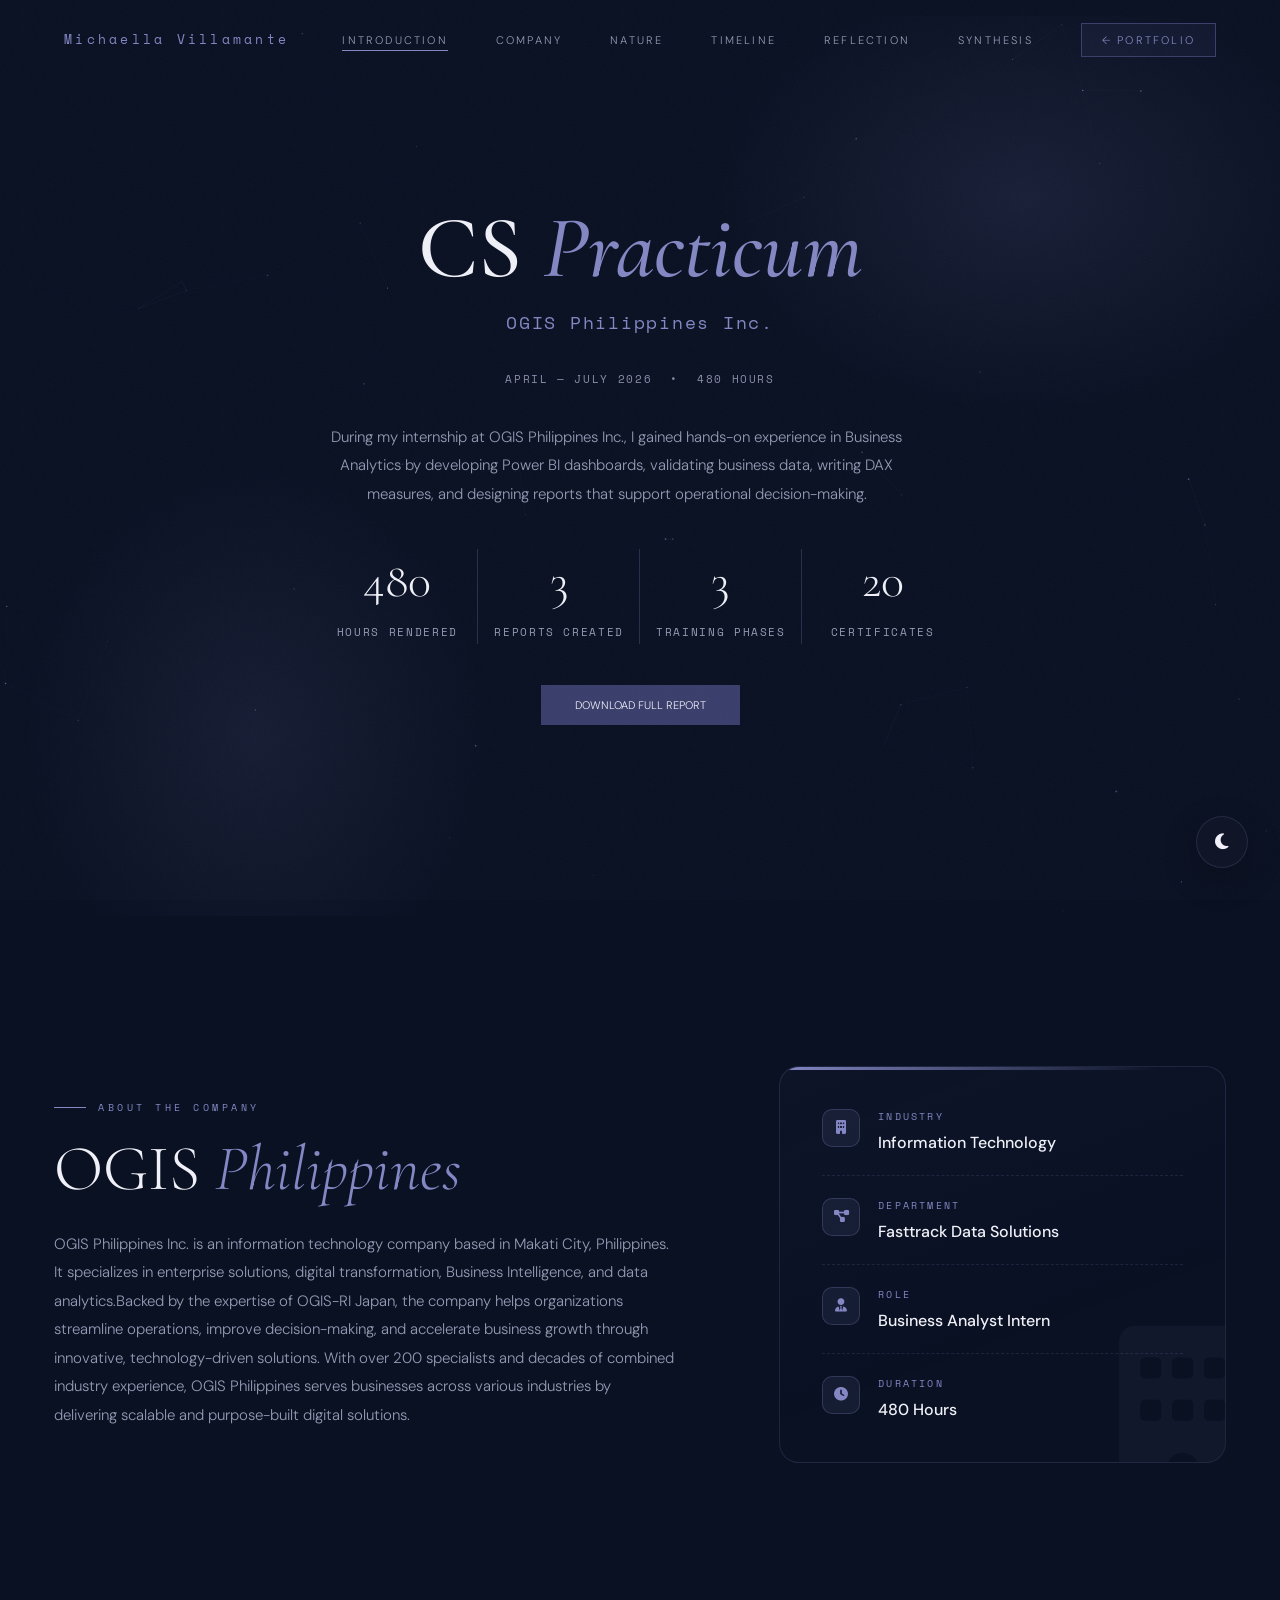
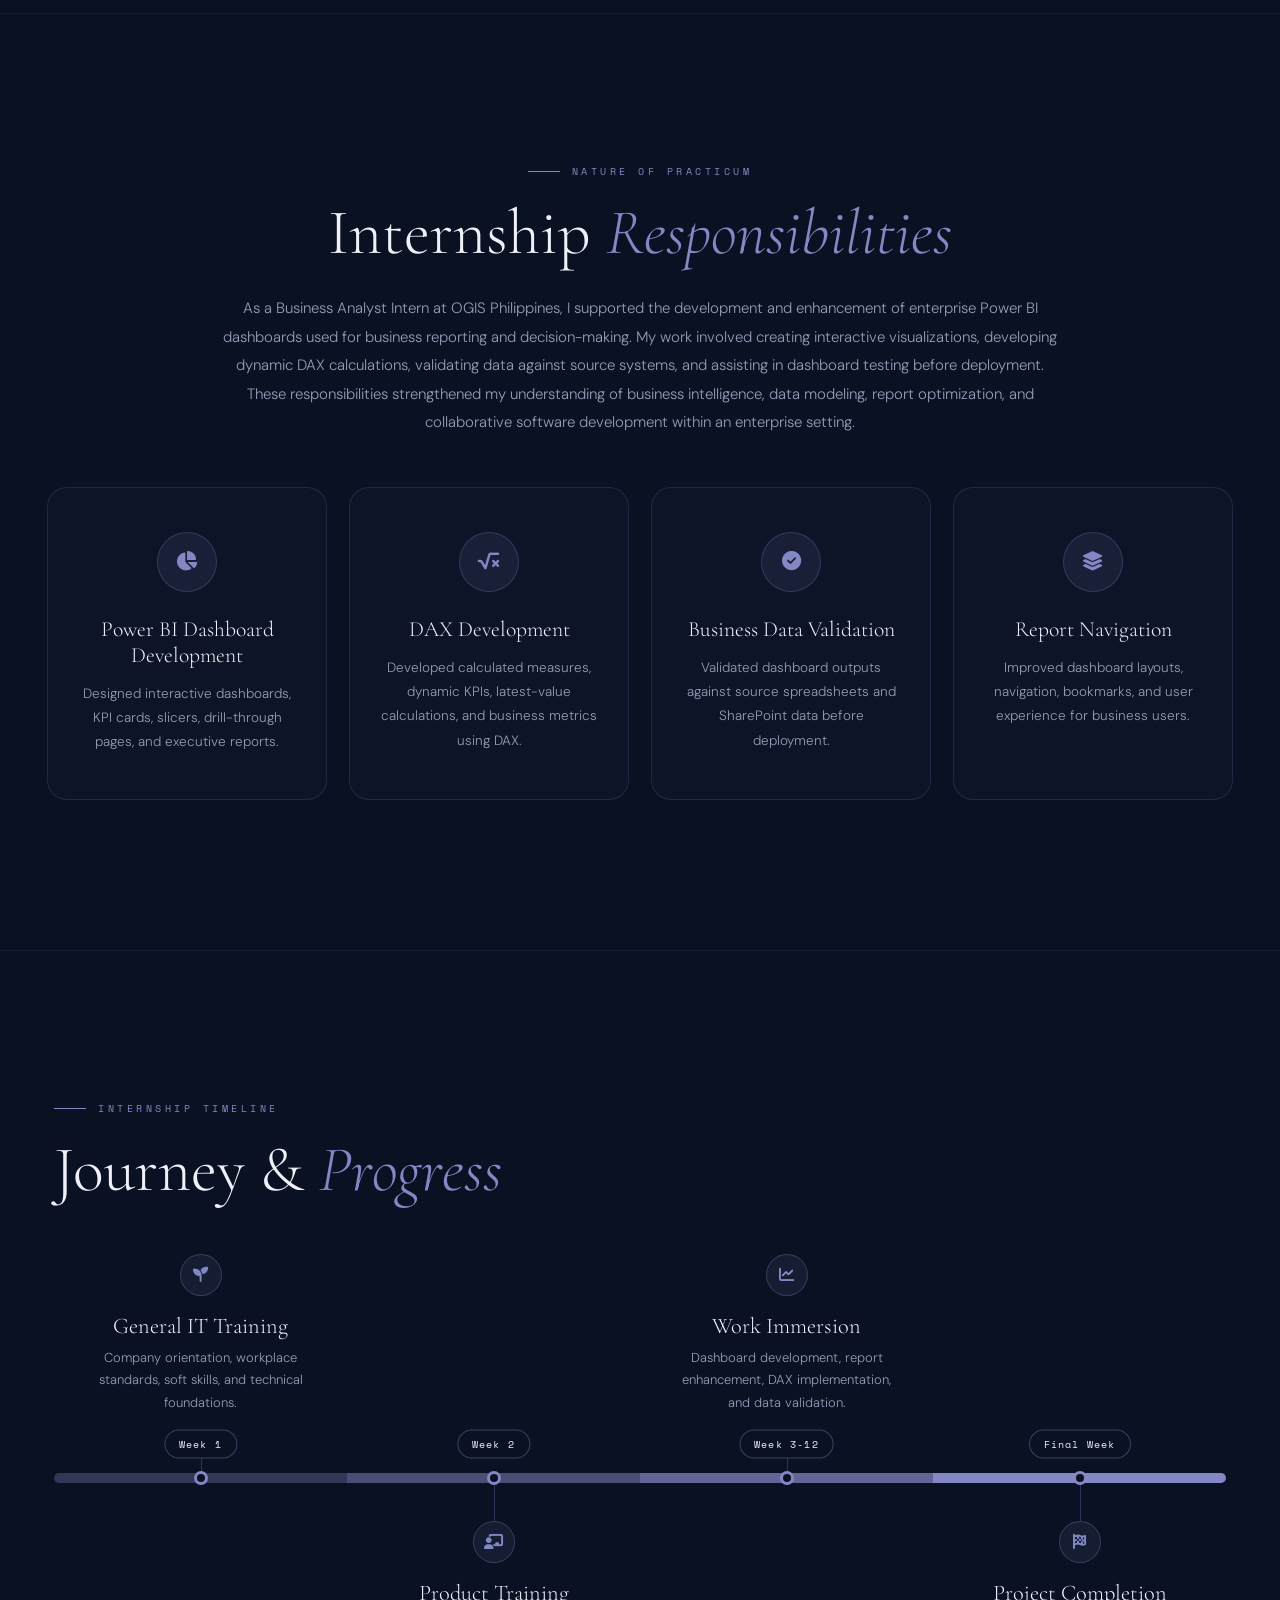
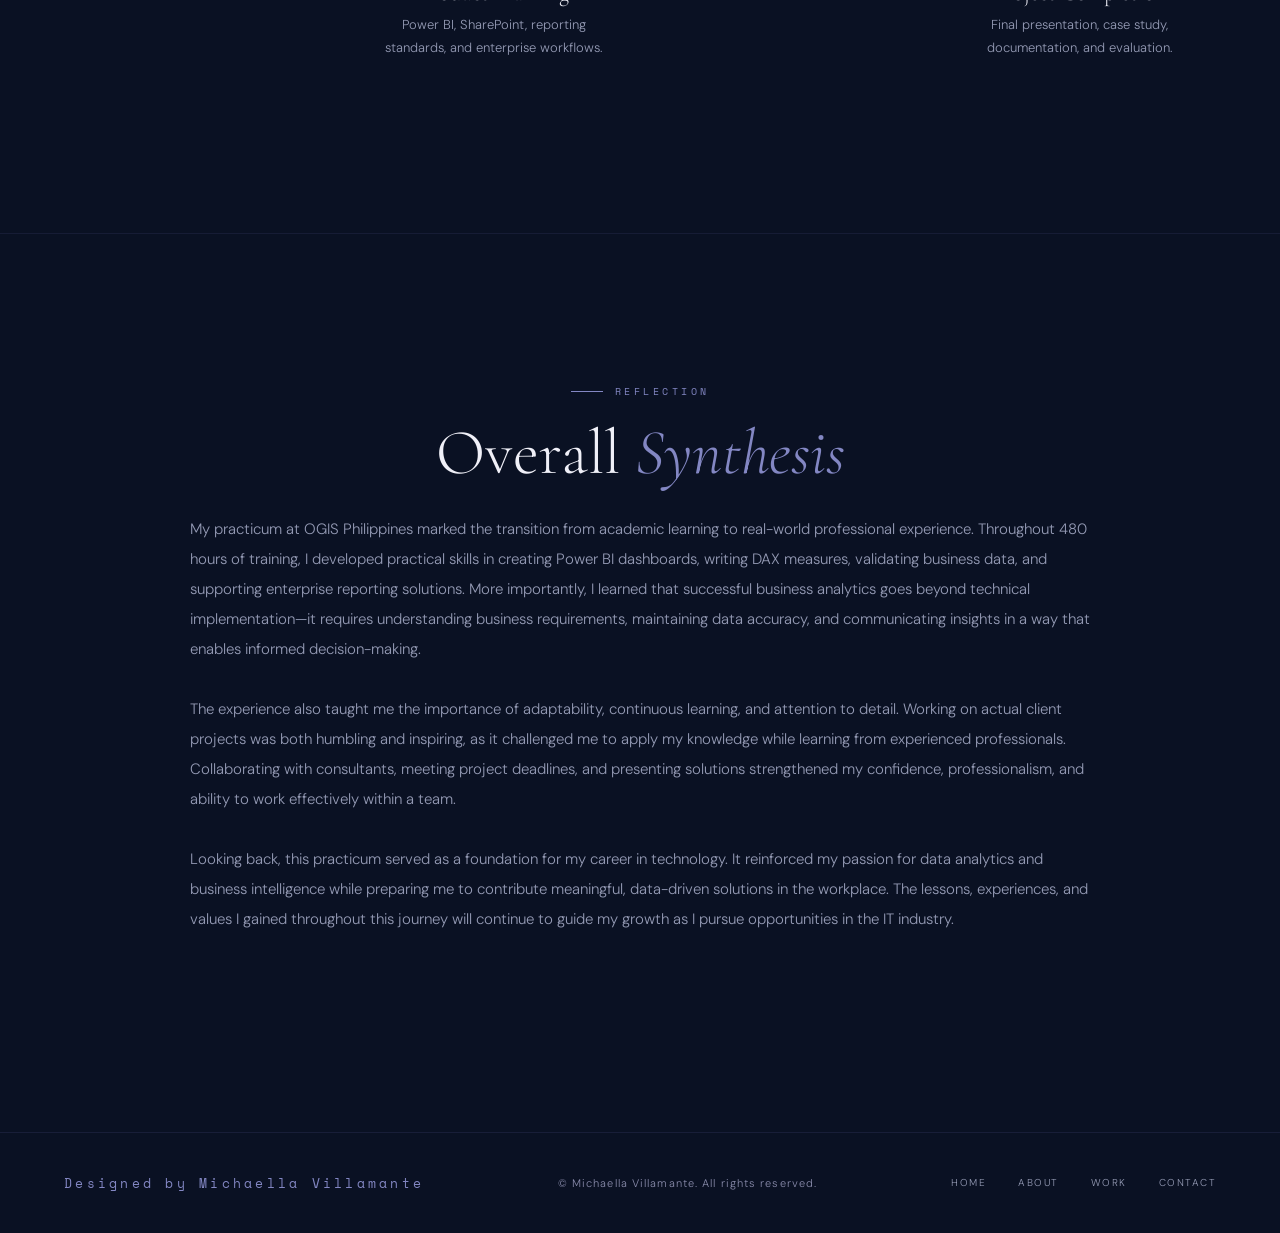
==== commit 6a5fe5b3: "added practicum section + other certs" ====
--- a/pages/practicum.html
+++ b/pages/practicum.html
@@ -37,6 +37,7 @@
             <li><a href="#nature">Nature</a></li>
             <li><a href="#timeline">Timeline</a></li>
             <li><a href="#reflection">Reflection</a></li>
+            <li><a href="#synthesis">Synthesis</a></li>
             <li><a href="../index.html" class="nav-link-box">← Portfolio</a></li>
         </ul>
     </nav>
@@ -58,9 +59,6 @@
             <h3 class="hero-company">
                 OGIS Philippines Inc.
             </h3>
-            <p class="hero-subtitle">
-                Business Analyst Intern
-            </p>
             <div class="hero-meta">
                 <span>APRIL — JULY 2026</span>
                 <span>•</span>
@@ -73,21 +71,37 @@
                 writing DAX measures, and designing reports that support
                 operational decision-making.
             </p>
+
+            <!-- Statistics -->
+
+            <div class="summary-grid">
+
+                <div class="summary-card">
+                    <h2 data-target="480" data-suffix="+">480</h2>
+                    <span>Hours Rendered</span>
+                </div>
+
+                <div class="summary-card">
+                    <h2 data-target="53">3</h2>
+                    <span>Reports Created</span>
+                </div>
+
+                <div class="summary-card">
+                    <h2 data-target="3">3</h2>
+                    <span>Training Phases</span>
+                </div>
+
+                <div class="summary-card">
+                    <h2 data-target="20">20</h2>
+                    <span>Certificates</span>
+                </div>
+
+            </div>
             <div class="hero-buttons">
-                <a href="#" class="btn-fill">
+                <a href="/assets/pdf/report.pdf" class="btn-fill">
                     Download Full Report
                 </a>
-                <a href="#nature" class="btn-outline">
-                    View Responsibilities
-                </a>
-            </div>
-        </div>
-
-        <div class="scroll-indicator">
-            <span>Scroll</span>
-            <div class="scroll-line"></div>
-        </div>
-
+            </div>
     </section>
 
     <!-- ================= ABOUT ================= -->
@@ -108,14 +122,13 @@
 
                 <p>
                     OGIS Philippines Inc. is an information technology
-                    company specializing in enterprise solutions,
+                    company based in Makati City, Philippines. It specializes in enterprise solutions,
                     digital transformation, Business Intelligence,
-                    data analytics, and software development.
-                    Throughout my internship, I collaborated with
-                    experienced professionals while contributing to
-                    Power BI reporting projects, data validation
-                    activities, and dashboard enhancements used by
-                    enterprise clients.
+                    and data analytics.Backed by the expertise of OGIS-RI Japan, the company helps organizations
+                    streamline operations, improve decision-making, and accelerate business growth through innovative,
+                    technology-driven solutions. With over 200 specialists and decades of combined industry experience,
+                    OGIS Philippines serves businesses across various industries by delivering scalable and
+                    purpose-built digital solutions.
                 </p>
 
             </div>
@@ -123,23 +136,35 @@
             <div class="company-card reveal">
 
                 <div class="company-item">
-                    <span>Industry</span>
-                    <h4>Information Technology</h4>
+                    <i class="fa-solid fa-building"></i>
+                    <div>
+                        <span>Industry</span>
+                        <h4>Information Technology</h4>
+                    </div>
                 </div>
 
                 <div class="company-item">
-                    <span>Department</span>
-                    <h4>Business Intelligence</h4>
+                    <i class="fa-solid fa-diagram-project"></i>
+                    <div>
+                        <span>Department</span>
+                        <h4>Fasttrack Data Solutions</h4>
+                    </div>
                 </div>
 
                 <div class="company-item">
-                    <span>Role</span>
-                    <h4>BI & Data Analytics Intern</h4>
+                    <i class="fa-solid fa-user-tie"></i>
+                    <div>
+                        <span>Role</span>
+                        <h4>Business Analyst Intern</h4>
+                    </div>
                 </div>
 
                 <div class="company-item">
-                    <span>Duration</span>
-                    <h4>480 Hours</h4>
+                    <i class="fa-solid fa-clock"></i>
+                    <div>
+                        <span>Duration</span>
+                        <h4>480 Hours</h4>
+                    </div>
                 </div>
 
             </div>
@@ -152,50 +177,27 @@
 
     <section class="section" id="nature">
 
-        <div class="container">
-
-            <div class="section-eyebrow reveal">
+        <div class="section-header reveal">
+            <div class="section-eyebrow">
                 Nature of Practicum
             </div>
 
-            <h2 class="section-title reveal">
+            <h2 class="section-title">
                 Internship <em>Responsibilities</em>
             </h2>
 
             <p class="section-description reveal">
-                My internship focused on transforming raw operational
-                data into meaningful business insights through
-                Power BI dashboards and analytical reporting.
-                I participated in enterprise dashboard development,
-                business data validation, and visualization design
-                following the company's CODEX internship framework.
+                As a Business Analyst Intern at OGIS Philippines,
+                I supported the development and enhancement of enterprise Power BI dashboards used for business
+                reporting and decision-making.
+                My work involved creating interactive visualizations, developing dynamic DAX calculations, validating
+                data against source systems,
+                and assisting in dashboard testing before deployment.
+                These responsibilities strengthened my understanding of business intelligence, data modeling, report
+                optimization,
+                and collaborative software development within an enterprise setting.
             </p>
 
-            <!-- Statistics -->
-
-            <div class="stats-grid">
-
-                <div class="stat-card reveal">
-                    <h2 data-target="480" data-suffix="+">0</h2>
-                    <span>Hours Rendered</span>
-                </div>
-
-                <div class="stat-card reveal">
-                    <h2 data-target="53">0</h2>
-                    <span>Reports Created</span>
-                </div>
-
-                <div class="stat-card reveal">
-                    <h2 data-target="3">0</h2>
-                    <span>Training Phases</span>
-                </div>
-
-                <div class="stat-card reveal">
-                    <h2 data-target="12">0</h2>
-                    <span>Weeks Completed</span>
-                </div>
-
-            </div>
 
             <!-- Responsibilities -->
 
@@ -235,7 +237,7 @@
 
                 <article class="responsibility-card reveal">
                     <div class="responsibility-icon"><i class="fa-solid fa-layer-group"></i></div>
-                    <h3>Report Design</h3>
+                    <h3>Report Navigation</h3>
                     <p>
                         Improved dashboard layouts,
                         navigation,
@@ -264,50 +266,54 @@
                 Journey & <em>Progress</em>
             </h2>
 
-            <div class="timeline">
-
-                <div class="timeline-item reveal">
-                    <span>Week 1–3</span>
-                    <h3>General IT Training</h3>
-                    <p>
-                        Company orientation,
-                        workplace standards,
-                        soft skills,
-                        and technical foundations.
-                    </p>
-                </div>
-
-                <div class="timeline-item reveal">
-                    <span>Week 3–4</span>
-                    <h3>Product Training</h3>
-                    <p>
-                        Power BI,
-                        SharePoint,
-                        reporting standards,
-                        and enterprise workflows.
-                    </p>
-                </div>
-
-                <div class="timeline-item reveal">
-                    <span>Week 5–12</span>
-                    <h3>Work Immersion</h3>
-                    <p>
-                        Dashboard development,
-                        report enhancement,
-                        DAX implementation,
-                        and data validation.
-                    </p>
-                </div>
-
-                <div class="timeline-item reveal">
-                    <span>Final Week</span>
-                    <h3>Project Completion</h3>
-                    <p>
-                        Final presentations,
-                        documentation,
-                        knowledge transfer,
-                        and evaluation.
-                    </p>
+            <div class="timeline-track">
+
+                <div class="timeline-seg reveal">
+                    <div class="timeline-callout callout-top">
+                        <i class="fa-solid fa-seedling"></i>
+                        <h3>General IT Training</h3>
+                        <p>
+                            Company orientation, workplace standards,
+                            soft skills, and technical foundations.
+                        </p>
+                    </div>
+                    <span class="seg-label">Week 1</span>
+                </div>
+
+                <div class="timeline-seg reveal">
+                    <div class="timeline-callout callout-bottom">
+                        <i class="fa-solid fa-chalkboard-user"></i>
+                        <h3>Product Training</h3>
+                        <p>
+                            Power BI, SharePoint, reporting
+                            standards, and enterprise workflows.
+                        </p>
+                    </div>
+                    <span class="seg-label">Week 2</span>
+                </div>
+
+                <div class="timeline-seg reveal">
+                    <div class="timeline-callout callout-top">
+                        <i class="fa-solid fa-chart-line"></i>
+                        <h3>Work Immersion</h3>
+                        <p>
+                            Dashboard development, report enhancement,
+                            DAX implementation, and data validation.
+                        </p>
+                    </div>
+                    <span class="seg-label">Week 3-12</span>
+                </div>
+
+                <div class="timeline-seg reveal">
+                    <div class="timeline-callout callout-bottom">
+                        <i class="fa-solid fa-flag-checkered"></i>
+                        <h3>Project Completion</h3>
+                        <p>
+                            Final presentation, case study, documentation,
+                            and evaluation.
+                        </p>
+                    </div>
+                    <span class="seg-label">Final Week</span>
                 </div>
 
             </div>
@@ -321,27 +327,32 @@
     <section class="section" id="reflection">
 
         <div class="container">
-
             <div class="section-eyebrow reveal">
                 Reflection
             </div>
-
             <h2 class="section-title reveal">
-                Lessons <em>Learned</em>
+                Overall<em> Synthesis</em>
             </h2>
-
-            <p class="reflection reveal">
-                My internship at OGIS Philippines strengthened
-                both my technical and professional skills by exposing
-                me to real-world Business Intelligence projects.
-                Beyond creating dashboards, I learned the importance
-                of data quality, stakeholder communication,
-                and transforming business requirements into
-                actionable analytical solutions.
-            </p>
-
-        </div>
-
+            <div class="reflection-block">
+                <p>My practicum at OGIS Philippines marked the transition from academic learning to real-world
+                    professional experience. Throughout 480 hours of training, I developed practical
+                    skills in creating Power BI dashboards, writing DAX measures, validating
+                    business data, and supporting enterprise reporting solutions. More importantly, I learned that
+                    successful business analytics goes beyond technical implementation—it requires understanding
+                    business requirements, maintaining data accuracy, and communicating insights in a way that enables
+                    informed decision-making. <br><br>
+
+                    The experience also taught me the importance of adaptability, continuous learning, and attention to detail. 
+                    Working on actual client projects was both humbling and inspiring, as it challenged me to apply my knowledge while learning from experienced professionals. 
+                    Collaborating with consultants, meeting project deadlines, and presenting solutions strengthened my confidence, professionalism, and ability to work effectively within a team.
+
+                    <br><br>
+                    Looking back, this practicum served as a foundation for
+                    my career in technology. It reinforced my passion for data analytics and business intelligence while
+                    preparing me to contribute meaningful, data-driven solutions in the workplace. The lessons,
+                    experiences, and values I gained throughout this journey will continue to guide my growth as I
+                    pursue opportunities in the IT industry.</p>
+            </div>
     </section>
 
     <!-- ================= FOOTER ================= -->
--- a/main.css
+++ b/main.css
@@ -34,38 +34,74 @@
     background: rgba(20, 23, 46, 0.25);
 }
 
-html[data-theme="light"] .nav-links {
-    background: rgba(245,242,251,.97);
-}
-
-html[data-theme="light"] .proj-overlay {
-    background: rgba(244, 244, 249, 0.92);
-}
-html[data-theme="light"] body::before{
+/* html[data-theme="light"] .nav-links {
+    background: rgba(245, 242, 251, .97);
+} */
+
+html {
+    transition:
+        background-color 0.45s ease,
+        color 0.45s ease;
+}
+
+body,
+body::before,
+body::after,
+nav,
+section,
+button,
+a,
+input,
+textarea,
+.proj-card,
+.cert-card,
+.sk,
+.company-card,
+.stat-card,
+.proj-thumb,
+.about-img-placeholder,
+.about-tag,
+.cert-tab,
+.cert-arrow,
+.contact-link,
+.contact-link-icon,
+.theme-toggle,
+.hero-bg,
+.hero-socials a {
+    transition:
+        background-color .45s ease,
+        color .45s ease,
+        border-color .45s ease,
+        box-shadow .45s ease,
+        filter .45s ease,
+        opacity .45s ease;
+}
+
+html[data-theme="light"] body::before {
     background:
         radial-gradient(circle at 10% 10%,
-        rgba(161,138,255,.12),
-        transparent 35%),
+            rgba(161, 138, 255, .12),
+            transparent 35%),
 
         radial-gradient(circle at 90% 0%,
-        rgba(130,110,220,.08),
-        transparent 28%),
+            rgba(130, 110, 220, .08),
+            transparent 28%),
 
         radial-gradient(circle at 80% 80%,
-        rgba(196,183,255,.08),
-        transparent 30%),
-
-        linear-gradient(rgba(110,90,180,.02) 1px, transparent 1px),
-        linear-gradient(90deg, rgba(110,90,180,.02) 1px, transparent 1px);
+            rgba(196, 183, 255, .08),
+            transparent 30%),
+
+        linear-gradient(rgba(110, 90, 180, .02) 1px, transparent 1px),
+        linear-gradient(90deg, rgba(110, 90, 180, .02) 1px, transparent 1px);
 }
 
 html[data-theme="light"] .btn-fill {
-    background:#3A3E6C;
+    background: #3A3E6C;
     color: white;
 }
 
 html[data-theme="light"] .btn-fill:hover {
-    background:#6553C5;
+    background: #6553C5;
 }
 
 html[data-theme="light"] .form-input,
@@ -78,11 +114,11 @@
 html[data-theme="light"] .cert-card,
 html[data-theme="light"] .sk,
 html[data-theme="light"] .stat-card,
-html[data-theme="light"] .company-card{
-    background:#FCFAFF;
-    border:1px solid rgba(117,99,216,.08);
+html[data-theme="light"] .company-card {
+    background: #FCFAFF;
+    border: 1px solid rgba(117, 99, 216, .08);
     box-shadow:
-        0 12px 28px rgba(82,62,140,.06);
+        0 12px 28px rgba(82, 62, 140, .06);
 }
 
 html[data-theme="light"] .nav-links .nav-link-box {
@@ -107,8 +143,7 @@
 }
 
 html[data-theme="light"] .about-tag {
-    background: rgba(117, 99, 216, .14);
-    color: var(--american-blue);
+    color: #FFFFFF;
 }
 
 html[data-theme="light"] .about-stats {
@@ -134,9 +169,35 @@
     box-shadow: 0 16px 36px rgba(82, 62, 140, .1);
 }
 
+html[data-theme="light"] .proj-card:hover {
+    border-color: rgba(117, 99, 216, .35);
+    box-shadow: 0 16px 36px rgba(82, 62, 140, .1);
+}
+
+html[data-theme="light"] .proj-title {
+    color: var(--ube);
+}
+
+html[data-theme="light"] .proj-card:hover .proj-title {
+    color: var(--american-blue);
+}
+
+html[data-theme="light"] .proj-tech span {
+    color: var(--american-blue);
+}
+
+html[data-theme="light"] .proj-card:hover .proj-desc {
+    color: #4b4f70;
+}
+
+html[data-theme="light"] .proj-card:hover .proj-tag,
+html[data-theme="light"] .proj-card:hover .proj-year {
+    color: #6a6ea2;
+}
+
 html[data-theme="light"] .proj-thumb,
 html[data-theme="light"] .proj-card:nth-child(odd) .proj-thumb {
-    background: linear-gradient(135deg, #DCD5F5, #B9AEEA);
+    background: linear-gradient(135deg, #fafafa, #ccc5ef);
 }
 
 html[data-theme="light"] .proj-tech span {
@@ -152,6 +213,10 @@
 }
 
 html[data-theme="light"] .cert-tab {
+    border-color: rgba(101, 86, 186, 0.25);
+}
+
+html[data-theme="light"] .cert-card:hover {
     border-color: rgba(117, 99, 216, .25);
 }
 
@@ -290,6 +355,13 @@
 html[data-theme="light"] .theme-toggle .fa-moon {
     opacity: 0;
     transform: rotate(-90deg) scale(.4);
+}
+
+body::before,
+.hero-bg {
+    transition:
+        background .6s ease,
+        opacity .6s ease;
 }
 
 body,
@@ -330,7 +402,6 @@
     font-family: 'DM Sans', sans-serif;
     font-weight: 300;
     overflow-x: hidden;
-    cursor: none;
 }
 
 /* Nav */
@@ -478,9 +549,11 @@
     padding: 0 32px;
 }
 
+
 .hero-bg {
     position: absolute;
     inset: 0;
+    z-index: 0;
     background:
         radial-gradient(ellipse 60% 60% at 50% 40%, rgba(58, 62, 108, 0.45) 0%, transparent 0%),
         radial-gradient(ellipse 40% 40% at 80% 20%, rgba(131, 135, 195, 0.12) 0%, transparent 60%),
@@ -489,14 +562,24 @@
 
 html[data-theme="light"] .hero-bg {
     background:
-        radial-gradient(ellipse 60% 60% at 50% 40%, rgba(196, 183, 255, .35) 0%, transparent 0%),
-        radial-gradient(ellipse 40% 40% at 80% 20%, rgba(131, 135, 195, .14) 0%, transparent 60%),
-        radial-gradient(ellipse 30% 50% at 20% 80%, rgba(131, 135, 195, .12) 0%, transparent 60%);
+        radial-gradient(ellipse 90% 80% at 50% 25%,
+            rgba(168, 155, 255, .18) 0%,
+            rgba(168, 155, 255, .08) 35%,
+            transparent 75%);
+}
+
+
+html[data-theme="light"] #fairy {
+    filter:
+        drop-shadow(0 0 4px rgba(131, 135, 195, .7)) drop-shadow(0 0 10px rgba(131, 135, 195, .6)) drop-shadow(0 0 18px rgba(101, 83, 197, .45));
 }
 
 #particles {
     position: absolute;
     inset: 0;
+    width: 100%;
+    height: 100%;
+    z-index: 1;
     pointer-events: none;
 }
 
@@ -507,6 +590,21 @@
 
     to {
         filter: blur(2px) hue-rotate(360deg);
+    }
+}
+
+.hero-name-wrapper {
+    position: relative;
+    display: inline-block;
+}
+
+@keyframes glow {
+    from {
+        transform: translateY(-50%) scale(1);
+    }
+
+    to {
+        transform: translateY(-50%) scale(1.35);
     }
 }
 
@@ -523,12 +621,13 @@
 .hero-name {
     font-family: 'Cormorant Garamond', serif;
     font-size: clamp(52px, 10vw, 96px);
-    font-weight: 300;
+    font-weight: 400;
     line-height: 0.95;
     letter-spacing: -0.02em;
     color: var(--white);
+    opacity: 0;
+    animation: fadeUp 1s ease 0.4s forwards;
     /* opacity: 0; */
-    animation: fadeUp 1s ease 0.6s forwards;
 }
 
 .hero-name em {
@@ -593,7 +692,7 @@
     text-decoration: none;
     transition: all 0.3s;
     background: transparent;
-    cursor: none;
+    cursor: pointer;
 }
 
 .btn-outline:hover {
@@ -610,7 +709,7 @@
     text-transform: uppercase;
     text-decoration: none;
     transition: all 0.3s;
-    cursor: none;
+    cursor: pointer;
 }
 
 .btn-fill:hover {
@@ -762,7 +861,7 @@
 .about-text {
     color: var(--cadet-grey);
     font-size: 15px;
-    line-height: 1.05;
+    line-height: 1.8;
     margin-bottom: 20px;
 }
 
@@ -819,14 +918,16 @@
     margin-bottom: 28px;
     display: flex;
     align-items: center;
+    justify-content: center;
     gap: 14px;
 }
 
+.skill-category-label::before,
 .skill-category-label::after {
     content: '';
     flex: 1;
     height: 1px;
-    background: linear-gradient(to right, rgba(131, 135, 195, .3), transparent);
+    background: rgba(131, 135, 195, .3);
 }
 
 .skill-icons {
@@ -852,17 +953,6 @@
     transition: transform .35s cubic-bezier(.22, 1, .36, 1), border-color .35s, background .35s, box-shadow .35s;
 }
 
-.sk::before {
-    content: '';
-    position: absolute;
-    top: 0;
-    left: 0;
-    right: 0;
-    height: 2px;
-    background: linear-gradient(90deg, transparent, var(--ube), transparent);
-    transform: scaleX(0);
-    transition: transform .35s;
-}
 
 .sk:hover::before {
     transform: scaleX(1);
@@ -872,7 +962,7 @@
     background: rgba(58, 62, 108, .25);
     border-color: rgba(131, 135, 195, .45);
     transform: translateY(-6px) scale(1.04);
-    box-shadow: 0 16px 40px rgba(0, 0, 0, .5), 0 0 20px rgba(131, 135, 195, .08);
+    box-shadow: 0 16px 40px rgba(0, 0, 0, .5);
 }
 
 .sk-icon {
@@ -970,11 +1060,12 @@
     display: flex;
     flex-direction: column;
     height: 100%;
+    border-radius: 10px;
     position: relative;
     transform-style: preserve-3d;
     transition: transform .15s ease, box-shadow .25 ease, border-color .3s;
     will-change: transform;
-    animation: fadeUp 0.6s ease forwards;
+    cursor: pointer;
 }
 
 .tilt-shine {
@@ -1011,50 +1102,29 @@
     transition: all 0.25s ease;
 }
 
-.proj-overlay {
-    position: absolute;
-    inset: 0;
-    background: rgba(10, 17, 35, .88);
-    display: flex;
-    flex-direction: column;
+.proj-link-arrow {
+    margin-left: auto;
+    width: 24px;
+    height: 24px;
+    flex-shrink: 0;
+    display: flex;
     align-items: center;
     justify-content: center;
-    gap: 14px;
-    opacity: 0;
-    transition: opacity .35s;
-    z-index: 4;
-    backdrop-filter: blur(4px);
-}
-
-.proj-card:hover .proj-overlay {
-    opacity: 1;
-}
-
-.proj-overlay-btn {
-    padding: 10px 28px;
-    border: 1px solid var(--ube);
+    border-radius: 50%;
+    border: 1px solid rgba(131, 135, 195, 0.4);
     color: var(--ube);
     font-size: 10px;
-    letter-spacing: .2em;
-    text-transform: uppercase;
     text-decoration: none;
-    transition: all .25s;
-    font-family: 'Space Mono', monospace;
-}
-
-.proj-overlay-btn:hover {
+    transition: all 0.25s ease;
+    position: relative;
+    z-index: 5;
+}
+
+.proj-link-arrow:hover {
     background: var(--ube);
+    border-color: var(--ube);
     color: var(--chinese-black);
-}
-
-.proj-overlay-btn.sec {
-    border-color: var(--american-blue);
-    color: var(--cadet-grey);
-}
-
-.proj-overlay-btn.sec:hover {
-    background: var(--american-blue);
-    color: var(--white);
+    transform: translate(1px, -1px);
 }
 
 .proj-phone-wrap {
@@ -1309,9 +1379,9 @@
 }
 
 .proj-title {
-    font-family: 'Cormorant Garamond', serif;
-    font-size: 22px;
-    font-weight: 600;
+    font-family: 'DM Sans', serif;
+    font-size: 18px;
+    font-weight: 500;
     color: var(--white);
     margin-bottom: 8px;
     transition: color 0.3s;
@@ -1425,6 +1495,7 @@
     display: flex;
     gap: 28px;
     overflow-x: auto;
+    overflow-y: hidden;
     scroll-behavior: smooth;
     padding: 0 4px 16px;
     scrollbar-width: none;
@@ -1491,11 +1562,23 @@
         0 0 0 1px rgba(131, 135, 195, .15);
 }
 
+.cert-card.reveal.professional .cert-image img {
+    object-position: left 10%;
+}
+
 .cert-image {
     aspect-ratio: 5/3;
     height: auto;
     overflow: hidden;
     border-radius: 15px 15px 0 0;
+}
+
+.cert-card.cloud .cert-image img {
+    transform: scale(1.06);
+}
+
+.cert-card.cloud:hover img {
+    transform: scale(1.10);
 }
 
 .cert-image img {
@@ -1677,7 +1760,7 @@
     text-transform: uppercase;
     align-self: flex-start;
     transition: all 0.3s;
-    cursor: none;
+    cursor: pointer;
     position: relative;
     overflow: hidden;
 }
@@ -1763,6 +1846,43 @@
     opacity: 0;
     transform: translateX(-32px);
     transition: opacity .7s cubic-bezier(.22, 1, .36, 1), transform .7s cubic-bezier(.22, 1, .36, 1);
+}
+
+/* SKILL TILES — swiped-in reveal, alternating direction like cards being dealt */
+.sk-reveal {
+    opacity: 0;
+    transform: translateX(-60px);
+    transition: opacity .45s cubic-bezier(.22, 1, .36, 1), transform .45s cubic-bezier(.22, 1, .36, 1);
+}
+
+.sk-reveal:nth-child(even) {
+    transform: translateX(60px);
+}
+
+.sk-reveal.visible {
+    opacity: 1;
+    transform: translateX(0);
+}
+
+
+.sk-reveal.visible:hover {
+    transform: translateY(-6px) scale(1.04);
+}
+
+/* PROJECT CARDS — tilt-and-scale reveal, distinct from the skills swipe */
+.proj-reveal {
+    opacity: 0;
+    transform: perspective(900px) rotateY(18deg) translateY(30px) scale(.88);
+    transition: opacity .7s cubic-bezier(.22, 1, .36, 1), transform .7s cubic-bezier(.22, 1, .36, 1);
+}
+
+.proj-reveal.visible {
+    opacity: 1;
+    transform: perspective(900px) rotateY(0deg) translateY(0) scale(1);
+}
+
+.proj-reveal.visible:hover {
+    transform: translateY(-6px);
 }
 
 .visible {
@@ -1797,7 +1917,7 @@
         align-items: center;
         gap: 36px;
         transition: right 0.4s cubic-bezier(.22, 1, .36, 1);
-        z-index: 200;
+        z-index: 400;
         padding: 80px 40px 40px;
     }
 
@@ -1864,4 +1984,410 @@
         width: 46px;
         height: 46px;
     }
+}
+
+/* ---------- PHONE REFINEMENTS ---------- */
+@media (max-width: 600px) {
+
+    .nav-logo {
+        font-size: 11px;
+        letter-spacing: .15em;
+    }
+
+    nav {
+        padding: 20px 22px;
+    }
+
+    nav.scrolled {
+        padding: 14px 22px;
+    }
+
+    #home {
+        padding: 0 22px;
+    }
+
+    .hero-name {
+        font-size: clamp(38px, 13vw, 64px);
+    }
+
+    .hero-label {
+        font-size: 12px;
+        letter-spacing: .3em;
+    }
+
+    .hero-cta {
+        flex-wrap: wrap;
+        justify-content: center;
+        gap: 14px;
+        margin-top: 40px;
+    }
+
+    .btn-fill,
+    .btn-outline {
+        padding: 13px 26px;
+        font-size: 10px;
+    }
+
+    .hero-socials {
+        margin-top: 28px;
+        gap: 16px;
+    }
+
+    .about-img {
+        width: 100%;
+    }
+
+    .about-img-frame {
+        right: 24px;
+    }
+
+    .about-tag {
+        left: 0;
+        top: -18px;
+        font-size: 9px;
+        padding: 9px 16px;
+    }
+
+    .about-stats {
+        grid-template-columns: repeat(3, 1fr);
+        gap: 14px;
+        margin-top: 36px;
+        padding-top: 28px;
+    }
+
+    .stat-num {
+        font-size: 30px;
+    }
+
+    .stat-label {
+        font-size: 8px;
+        letter-spacing: .1em;
+    }
+
+    .section-title {
+        font-size: clamp(30px, 8vw, 48px);
+    }
+
+    .skill-icons {
+        gap: 10px;
+    }
+
+    .sk {
+        width: 104px;
+        height: 104px;
+    }
+
+    .proj-card {
+        flex: 0 0 82vw;
+    }
+
+    .cert-card {
+        flex: 0 0 86vw;
+    }
+
+    .cert-tabs {
+        margin: 40px 0 44px;
+        gap: 10px;
+    }
+
+    .cert-total {
+        font-size: 3.2rem;
+    }
+
+    .certifications-header {
+        flex-direction: column;
+        align-items: flex-start;
+        gap: 16px;
+    }
+
+    .cert-summary {
+        text-align: left;
+    }
+
+    .contact-form {
+        gap: 16px;
+    }
+
+    .submit-btn {
+        align-self: stretch;
+        text-align: center;
+    }
+
+    footer {
+        padding: 28px 20px;
+    }
+
+    .footer-links {
+        flex-wrap: wrap;
+        justify-content: center;
+        gap: 18px;
+    }
+
+    .theme-toggle {
+        right: 16px;
+        bottom: 16px;
+        width: 42px;
+        height: 42px;
+        font-size: 15px;
+    }
+}
+
+@media (max-width: 380px) {
+
+    .hero-cta {
+        flex-direction: column;
+        width: 100%;
+    }
+
+    .btn-fill,
+    .btn-outline {
+        text-align: center;
+        width: 100%;
+    }
+
+    .about-stats {
+        grid-template-columns: repeat(2, 1fr);
+    }
+
+    .sk {
+        width: 90px;
+        height: 90px;
+    }
+}
+
+/*----PROJECT MODAL----*/
+.proj-modal-overlay {
+    position: fixed;
+    inset: 0;
+    z-index: 500;
+    display: flex;
+    align-items: center;
+    justify-content: center;
+    padding: 40px;
+    background: rgba(6, 9, 20, .82);
+    backdrop-filter: blur(10px);
+    opacity: 0;
+    visibility: hidden;
+    transition: opacity .35s ease, visibility 0s linear .35s;
+}
+
+.proj-modal-overlay.active {
+    opacity: 1;
+    visibility: visible;
+    transition: opacity .35s ease, visibility 0s;
+}
+
+.proj-modal {
+    position: relative;
+    display: flex;
+    width: 100%;
+    border-radius: 15px;
+    max-width: 1040px;
+    height: min(640px, 86vh);
+    background: linear-gradient(180deg, #0d1530 0%, var(--chinese-black) 100%);
+    border: 1px solid rgba(131, 135, 195, .22);
+    box-shadow: 0 30px 80px rgba(0, 0, 0, .5), 0 0 0 1px rgba(131, 135, 195, .06);
+    transform: translateY(24px) scale(.97);
+    opacity: 0;
+    transition: transform .4s cubic-bezier(.22, 1, .36, 1), opacity .35s ease;
+    overflow: hidden;
+}
+
+.proj-modal-overlay.active .proj-modal {
+    transform: translateY(0) scale(1);
+    opacity: 1;
+}
+
+.proj-modal-close {
+    position: absolute;
+    top: 18px;
+    right: 18px;
+    z-index: 5;
+    width: 40px;
+    height: 40px;
+    border-radius: 50%;
+    border: 1px solid rgba(240, 240, 248, .18);
+    background: rgba(10, 17, 35, .65);
+    backdrop-filter: blur(8px);
+    color: var(--white);
+    font-size: 15px;
+    cursor: pointer;
+    display: flex;
+    align-items: center;
+    justify-content: center;
+    transition: background .25s, border-color .25s, color .25s;
+}
+
+.proj-modal-close:hover {
+    background: var(--american-blue);
+    border-color: var(--ube);
+    color: var(--white);
+}
+
+.proj-modal-media {
+    flex: 0 0 46%;
+    height: 100%;
+    background: #05070f;
+    display: flex;
+    align-items: center;
+    justify-content: center;
+    position: relative;
+    overflow: hidden;
+}
+
+.proj-modal-media video {
+    width: 90%;
+    height: 100%;
+    object-fit: cover;
+    display: block;
+    background: #000;
+}
+
+.proj-modal-gallery {
+    display: grid;
+    grid-template-columns: repeat(var(--cols, 1), 1fr);
+    gap: 2px;
+    width: 100%;
+    height: 100%;
+}
+
+.proj-modal-gallery img {
+    width: 100%;
+    height: 100%;
+    object-fit: contain;
+    display: block;
+    background: linear-gradient(135deg,
+            #14192c 0%,
+            #1d2442 45%,
+            #2b315a 100%);
+}
+
+.proj-modal-body {
+    flex: 1;
+    height: 100%;
+    overflow-y: auto;
+    padding: 70px 40px 36px;
+    display: flex;
+    flex-direction: column;
+    scrollbar-width: thin;
+    scrollbar-color: rgba(131, 135, 195, .4) transparent;
+}
+
+.proj-modal-body::-webkit-scrollbar {
+    width: 6px;
+}
+
+.proj-modal-body::-webkit-scrollbar-thumb {
+    background: rgba(131, 135, 195, .35);
+    border-radius: 999px;
+}
+
+.proj-modal-meta {
+    justify-content: flex-start;
+    gap: 12px;
+}
+
+.proj-modal-year::before {
+    content: "•";
+    margin-right: 12px;
+    color: var(--cool-grey);
+}
+
+.proj-modal-tag {
+    font-family: 'Space Mono', monospace;
+    font-size: 10px;
+    letter-spacing: .2em;
+    text-transform: uppercase;
+    color: var(--ube);
+}
+
+.proj-modal-year {
+    font-family: 'Space Mono', monospace;
+    font-size: 10px;
+    color: var(--cool-grey);
+}
+
+.proj-modal-title {
+    font-family: 'Cormorant Garamond', serif;
+    font-size: clamp(26px, 3vw, 34px);
+    font-weight: 600;
+    color: var(--white);
+    margin-bottom: 16px;
+}
+
+.proj-modal-desc {
+    font-size: 13.5px;
+    line-height: 1.75;
+    color: var(--cadet-grey);
+    margin-bottom: 22px;
+}
+
+.proj-modal-tech {
+    display: flex;
+    flex-wrap: wrap;
+    gap: 8px;
+    margin-bottom: 28px;
+}
+
+.proj-modal-tech span {
+    font-family: 'Space Mono', monospace;
+    font-size: 10px;
+    letter-spacing: .1em;
+    text-transform: uppercase;
+    padding: 6px 14px;
+    border-radius: 999px;
+    color: var(--ube);
+    border: 1px solid rgba(131, 135, 195, .4);
+}
+
+.proj-modal-link {
+    display: inline-flex;
+    align-items: center;
+    gap: 10px;
+    align-self: flex-start;
+    margin-top: auto;
+    padding: 13px 30px;
+    background: var(--american-blue);
+    color: var(--white);
+    font-family: 'Space Mono', monospace;
+    font-size: 11px;
+    letter-spacing: .15em;
+    text-transform: uppercase;
+    text-decoration: none;
+    transition: background .3s, transform .3s;
+}
+
+.proj-modal-link:hover {
+    background: var(--ube);
+    transform: translateX(2px);
+}
+
+@media (max-width: 760px) {
+    .proj-modal-overlay {
+        padding: 0;
+        align-items: flex-end;
+    }
+
+    .proj-modal {
+        flex-direction: column;
+        max-width: 100%;
+        height: 92vh;
+        border-left: none;
+        border-right: none;
+        border-bottom: none;
+    }
+
+    .proj-modal-media {
+        flex: 0 0 38%;
+        width: 100%;
+    }
+
+    .proj-modal-body {
+        flex: 1;
+        padding: 26px 22px 30px;
+    }
+
+    .proj-modal-gallery {
+        grid-template-columns: 1fr !important;
+    }
 }
--- a/assets/css/practicum.css
+++ b/assets/css/practicum.css
@@ -1,10 +1,3 @@
-/* ===========================================================
-   PRACTICUM PAGE — extends main.css design system.
-   No competing color palette: reuses --chinese-black,
-   --american-blue, --ube, --cadet-grey, --cool-grey, --white
-   from main.css. Only page-specific components live here.
-=========================================================== */
-
 :root {
     --surface: rgba(58, 62, 108, .08);
     --surface-hover: rgba(58, 62, 108, .14);
@@ -20,10 +13,10 @@
 }
 
 .section {
-    padding: 140px 64px;
-}
-
-.section + .section {
+    padding: 150px 54px;
+}
+
+.section+.section {
     border-top: 1px solid rgba(58, 62, 108, .25);
 }
 
@@ -36,6 +29,7 @@
 
 /* ---------- HERO ---------- */
 .hero {
+    margin-top: 1rem;
     min-height: 100vh;
     display: flex;
     align-items: center;
@@ -43,11 +37,11 @@
     text-align: center;
     position: relative;
     overflow: hidden;
-    padding: 0 32px;
+    padding: 0 8rem;
 }
 
 .hero-content {
-    max-width: 760px;
+    max-width: 780px;
     position: relative;
     z-index: 2;
 }
@@ -55,7 +49,7 @@
 .hero-title {
     font-family: 'Cormorant Garamond', serif;
     font-size: clamp(48px, 8vw, 88px);
-    font-weight: 300;
+    font-weight: 500;
     line-height: .95;
     color: var(--white);
     opacity: 0;
@@ -103,7 +97,7 @@
 
 .hero-description {
     max-width: 600px;
-    margin: 0 auto 48px;
+    margin: 0 0 20px;
     color: var(--cadet-grey);
     font-size: 15px;
     line-height: 1.9;
@@ -117,6 +111,7 @@
     gap: 18px;
     opacity: 0;
     animation: fadeUp 1s ease 1.35s forwards;
+    margin-top: 1rem;
 }
 
 /* ---------- ABOUT / COMPANY ---------- */
@@ -135,31 +130,85 @@
 }
 
 .company-card {
-    background: var(--surface);
+    position: relative;
+    overflow: hidden;
+    background: linear-gradient(160deg, var(--surface), transparent 65%);
     border: 1px solid var(--border);
     border-radius: var(--radius);
-    padding: 42px;
+    padding: 8px 42px 42px;
     display: flex;
     flex-direction: column;
-    gap: 26px;
     transition: var(--transition);
+}
+
+.company-card::before {
+    content: '';
+    position: absolute;
+    top: 0;
+    left: 0;
+    right: 0;
+    height: 3px;
+    background: linear-gradient(90deg, var(--ube), transparent 85%);
+}
+
+.company-card::after {
+    content: '\f1ad';
+    font-family: 'Font Awesome 6 Free';
+    font-weight: 900;
+    position: absolute;
+    right: -22px;
+    bottom: -34px;
+    font-size: 170px;
+    line-height: 1;
+    color: rgba(131, 135, 195, .06);
+    pointer-events: none;
 }
 
 .company-card:hover {
     transform: translateY(-6px);
     border-color: rgba(131, 135, 195, .4);
-    background: var(--surface-hover);
+    background: linear-gradient(160deg, var(--surface-hover), transparent 65%);
     box-shadow: 0 25px 60px rgba(0, 0, 0, .3);
 }
 
 .company-item {
-    padding-bottom: 20px;
-    border-bottom: 1px solid rgba(255, 255, 255, .05);
+    position: relative;
+    z-index: 1;
+    display: flex;
+    align-items: flex-start;
+    gap: 18px;
+    padding: 22px 0;
+    border-bottom: 1px dashed rgba(131, 135, 195, .16);
+}
+
+.company-item:first-child {
+    padding-top: 34px;
 }
 
 .company-item:last-child {
     border: none;
     padding-bottom: 0;
+}
+
+.company-item i {
+    flex-shrink: 0;
+    width: 38px;
+    height: 38px;
+    display: flex;
+    align-items: center;
+    justify-content: center;
+    border-radius: 10px;
+    background: rgba(131, 135, 195, .1);
+    border: 1px solid rgba(131, 135, 195, .25);
+    color: var(--ube);
+    font-size: .85rem;
+    transition: var(--transition);
+}
+
+.company-item:hover i {
+    background: var(--ube);
+    color: var(--chinese-black);
+    border-color: var(--ube);
 }
 
 .company-item span {
@@ -180,68 +229,88 @@
 }
 
 /* ---------- STATS ---------- */
-.stats-grid {
-    margin-top: 72px;
-    padding-top: 48px;
-    border-top: 1px solid rgba(131, 135, 195, .2);
+.summary-grid {
+    margin-top: 20px;
+    margin-bottom: 20px;
     display: grid;
     grid-template-columns: repeat(4, 1fr);
-    gap: 24px;
-}
-
-.stat-card {
-    position: relative;
-    padding-right: 24px;
-}
-
-.stat-card:not(:last-child)::after {
-    content: '';
-    position: absolute;
-    top: 4px;
+    align-items: center;
+    text-align: center;
+    opacity: 0;
+    animation: fadeUp 1s ease .75s forwards;
+}
+
+.summary-card {
+    position: relative;
+    padding: 24px 16px;
+    background-color: transparent;
+    border: none;
+
+}
+
+.summary-card:not(:last-child)::after {
+    content: "";
+    position: absolute;
+    top: 15%;
     right: 0;
     width: 1px;
-    height: 56px;
-    background: rgba(131, 135, 195, .18);
-}
-
-.stat-card h2 {
+    height: 70%;
+    background: rgba(131, 135, 195, 0.25);
+}
+
+.summary-card h2 {
     font-family: 'Cormorant Garamond', serif;
+    font-size: 3rem;
     font-weight: 300;
-    font-size: 3.4rem;
     color: var(--white);
-    line-height: 1;
-    margin-bottom: 12px;
-    transition: var(--transition);
-}
-
-.stat-card:hover h2 {
-    color: var(--ube);
-}
-
-.stat-card span {
-    display: block;
+    margin-bottom: 10px;
+}
+
+.summary-card span {
     font-family: 'Space Mono', monospace;
-    font-size: 10px;
-    letter-spacing: .18em;
+    font-size: 11px;
+    letter-spacing: .15em;
     text-transform: uppercase;
-    color: var(--cool-grey);
+    color: var(--cadet-grey);
 }
 
 /* ---------- RESPONSIBILITIES ---------- */
+#nature .section-eyebrow,
+#reflection .section-eyebrow {
+    display: flex;
+    justify-content: center;
+    width: 100%;
+}
+
+#nature .section-title,
+#nature .section-description {
+    text-align: center;
+}
+
+#nature .section-description {
+    max-width: 850px;
+    margin: 24px auto 0;
+}
+
 .responsibility-grid {
-    margin-top: 64px;
+    margin-top: 50px;
     display: grid;
-    grid-template-columns: repeat(2, 1fr);
-    gap: 24px;
+    grid-template-columns: repeat(4, 280px);
+    justify-content: center;
+    gap: 22px;
 }
 
 .responsibility-card {
     background: var(--surface);
     border: 1px solid var(--border);
     border-radius: var(--radius);
-    padding: 36px;
+    padding: 44px 30px;
     position: relative;
     overflow: hidden;
+    display: flex;
+    flex-direction: column;
+    align-items: center;
+    text-align: center;
     transition: var(--transition);
 }
 
@@ -249,7 +318,7 @@
     content: '';
     position: absolute;
     inset: 0;
-    background: linear-gradient(135deg, rgba(131, 135, 195, .07), transparent 60%);
+    background: radial-gradient(circle at 50% 0%, rgba(131, 135, 195, .14), transparent 65%);
     opacity: 0;
     transition: .4s;
 }
@@ -267,20 +336,20 @@
 .responsibility-card h3 {
     font-family: 'Cormorant Garamond', serif;
     font-weight: 300;
-    font-size: 1.7rem;
+    font-size: 1.35rem;
     margin-bottom: 14px;
     color: var(--white);
     position: relative;
 }
 
 .responsibility-icon {
-    width: 52px;
-    height: 52px;
+    width: 60px;
+    height: 60px;
     display: flex;
     align-items: center;
     justify-content: center;
-    margin-bottom: 22px;
-    border-radius: 14px;
+    margin: 0 auto 24px;
+    border-radius: 50%;
     background: rgba(131, 135, 195, .1);
     border: 1px solid rgba(131, 135, 195, .25);
     color: var(--ube);
@@ -298,97 +367,201 @@
 
 .responsibility-card p {
     color: var(--cadet-grey);
-    line-height: 1.85;
-    max-width: 92%;
-    position: relative;
-    font-size: 14px;
-}
-
-.responsibility-card::after {
+    line-height: 1.8;
+    max-width: 100%;
+    position: relative;
+    font-size: 13.5px;
+    margin: 0 auto;
+}
+
+/* ---------- TIMELINE ---------- */
+.timeline-track {
+    margin: 270px 0 200px;
+    display: flex;
+    width: 100%;
+}
+
+.timeline-seg {
+    position: relative;
+    flex: 1;
+    height: 10px;
+}
+
+.timeline-seg:first-child {
+    border-radius: 8px 0 0 8px;
+}
+
+.timeline-seg:last-child {
+    border-radius: 0 8px 8px 0;
+}
+
+.timeline-seg:nth-child(1) {
+    background: rgba(131, 135, 195, .32);
+}
+
+.timeline-seg:nth-child(2) {
+    background: rgba(131, 135, 195, .52);
+}
+
+.timeline-seg:nth-child(3) {
+    background: rgba(131, 135, 195, .72);
+}
+
+.timeline-seg:nth-child(4) {
+    background: var(--ube);
+}
+
+.timeline-seg::after {
     content: '';
     position: absolute;
-    right: 30px;
-    bottom: 26px;
-    width: 28px;
-    height: 1px;
-    background: var(--ube);
-}
-
-/* ---------- TIMELINE ---------- */
-.timeline {
-    margin-top: 90px;
-    position: relative;
-    display: flex;
-    justify-content: space-between;
-    gap: 24px;
-}
-
-.timeline::before {
-    content: '';
-    position: absolute;
-    left: 0;
-    top: 9px;
-    width: 100%;
-    height: 1px;
-    background: rgba(131, 135, 195, .2);
-}
-
-.timeline-item {
-    position: relative;
-    width: 100%;
-    padding-top: 56px;
-}
-
-.timeline-item::before {
-    content: '';
-    position: absolute;
-    top: 0;
-    left: 0;
-    width: 18px;
-    height: 18px;
+    left: 50%;
+    top: 50%;
+    width: 14px;
+    height: 14px;
+    transform: translate(-50%, -50%);
     border-radius: 50%;
     background: var(--chinese-black);
     border: 3px solid var(--ube);
-    z-index: 2;
     transition: var(--transition);
 }
 
-.timeline-item:hover::before {
-    transform: scale(1.25);
+.timeline-seg:hover::after {
+    transform: translate(-50%, -50%) scale(1.25);
     box-shadow: 0 0 18px rgba(131, 135, 195, .55);
 }
 
-.timeline-item span {
-    display: inline-block;
-    margin-bottom: 16px;
+.seg-label {
+    position: absolute;
+    left: 50%;
+    top: 50%;
+    transform: translate(-50%, -50%);
+    margin-top: -34px;
     font-family: 'Space Mono', monospace;
     font-size: 10px;
-    letter-spacing: .22em;
-    text-transform: uppercase;
+    letter-spacing: .12em;
+    white-space: nowrap;
+    color: var(--white);
+    background: var(--chinese-black);
+    border: 1px solid rgba(131, 135, 195, .4);
+    padding: 6px 14px;
+    border-radius: 20px;
+    z-index: 2;
+}
+
+.timeline-callout {
+    position: absolute;
+    left: 50%;
+    transform: translateX(-50%);
+    width: 230px;
+}
+
+.callout-top {
+    bottom: calc(100% + 38px);
+}
+
+.callout-top::after {
+    content: '';
+    position: absolute;
+    left: 50%;
+    top: 100%;
+    width: 1px;
+    height: 38px;
+    background: rgba(131, 135, 195, .3);
+}
+
+.callout-bottom {
+    top: calc(100% + 38px);
+}
+
+.callout-bottom::before {
+    content: '';
+    position: absolute;
+    left: 50%;
+    bottom: 100%;
+    width: 1px;
+    height: 38px;
+    background: rgba(131, 135, 195, .3);
+}
+
+.timeline-callout i {
+    display: flex;
+    align-items: center;
+    justify-content: center;
+    width: 42px;
+    height: 42px;
+    margin: 0 auto 16px;
+    border-radius: 50%;
+    background: rgba(131, 135, 195, .1);
+    border: 1px solid rgba(131, 135, 195, .3);
     color: var(--ube);
-}
-
-.timeline-item h3 {
+    font-size: .95rem;
+}
+
+.timeline-callout h3 {
     font-family: 'Cormorant Garamond', serif;
     font-weight: 300;
-    font-size: 1.7rem;
-    margin-bottom: 12px;
+    font-size: 1.4rem;
+    margin-bottom: 8px;
     color: var(--white);
-}
-
-.timeline-item p {
-    max-width: 250px;
+    text-align: center;
+}
+
+.timeline-callout p {
+    max-width: 100%;
     color: var(--cadet-grey);
-    font-size: 14px;
-    line-height: 1.8;
+    font-size: 13px;
+    line-height: 1.75;
+    text-align: center;
+    margin-bottom: 20px;
 }
 
 /* ---------- REFLECTION ---------- */
-.reflection {
-    max-width: 760px;
+
+#reflection .section-title {
+    text-align: center;
+}
+
+.reflection-block {
+    max-width: 900px;
+    margin: 0 auto 48px;
+    padding-bottom: 36px;
+    border-bottom: 1px solid rgba(131, 135, 195, .18);
+}
+
+.reflection-block:last-child {
+    border-bottom: none;
+    padding-bottom: 0;
+}
+
+.reflection-block h3 {
+    font-family: 'Cormorant Garamond', serif;
+    font-size: 2rem;
+    font-weight: 300;
+    color: var(--white);
+    margin-bottom: 18px;
+}
+
+.reflection-block p {
     color: var(--cadet-grey);
-    font-size: 17px;
+    font-size: 15px;
     line-height: 2;
+    opacity: 0;
+    animation: fadeUp 1s ease .85s forwards;
+}
+
+@media (max-width: 768px) {
+    .reflection-block {
+        margin-bottom: 36px;
+        padding-bottom: 28px;
+    }
+
+    .reflection-block h3 {
+        font-size: 1.7rem;
+    }
+
+    .reflection-block p {
+        font-size: 14px;
+    }
 }
 
 /* ---------- RESPONSIVE ---------- */
@@ -405,34 +578,128 @@
 
     .stats-grid {
         grid-template-columns: repeat(2, 1fr);
-        row-gap: 36px;
-    }
-
-    .stat-card:nth-child(2n)::after {
+        row-gap: 20px;
+    }
+
+    .responsibility-grid {
+        grid-template-columns: repeat(2, 1fr);
+    }
+
+    .timeline-track {
+        flex-direction: column;
+        gap: 14px;
+        margin: 60px 0;
+    }
+
+    .timeline-seg {
+        height: auto;
+        background: transparent !important;
+        border-radius: 0 !important;
+        border-left: 3px solid var(--ube);
+        padding: 4px 0 4px 26px;
+    }
+
+    .timeline-seg::after {
         display: none;
+    }
+
+    .seg-label {
+        position: static;
+        transform: none;
+        margin: 0 0 18px;
+        display: inline-block;
+        color: var(--ube);
+        background: transparent;
+        border: none;
+        padding: 0;
+    }
+
+    .timeline-callout {
+        position: static;
+        transform: none;
+        width: 100%;
+        text-align: left;
+        margin: 0 0 40px;
+    }
+
+    .timeline-callout i {
+        margin: 0 0 16px;
+    }
+
+    .timeline-callout h3,
+    .timeline-callout p {
+        text-align: left;
+    }
+
+    .callout-top::after,
+    .callout-bottom::before {
+        display: none;
+    }
+
+    .synthesis-highlights {
+        grid-template-columns: 1fr;
+    }
+
+    .hero-meta {
+        flex-wrap: wrap;
+    }
+}
+
+@media (max-width: 600px) {
+
+    .section {
+        padding: 70px 22px;
+    }
+
+    .hero {
+        padding: 0 22px;
+    }
+
+    .hero-buttons {
+        flex-wrap: wrap;
+        gap: 14px;
+    }
+
+    .hero-buttons a {
+        width: 100%;
+        text-align: center;
+    }
+
+    .hero-meta {
+        gap: 10px;
+        font-size: 10px;
+    }
+
+    .company-card {
+        padding: 8px 24px 30px;
+    }
+
+    .stats-grid {
+        grid-template-columns: repeat(2, 1fr);
+        row-gap: 20px;
+    }
+
+    .stat-card h2 {
+        font-size: 2.6rem;
     }
 
     .responsibility-grid {
         grid-template-columns: 1fr;
     }
 
-    .timeline {
-        flex-direction: column;
-        gap: 48px;
-    }
-
-    .timeline::before {
-        width: 1px;
-        height: 100%;
-        top: 0;
-        left: 9px;
-    }
-
-    .timeline-item p {
-        max-width: 100%;
-    }
-
-    .hero-meta {
-        flex-wrap: wrap;
+    .responsibility-card {
+        padding: 34px 24px;
+    }
+
+    .responsibility-card h3 {
+        font-size: 1.3rem;
+    }
+
+    .timeline-callout h3 {
+        font-size: 1.3rem;
+    }
+
+    .synthesis-card {
+        padding: 32px 26px;
     }
 }
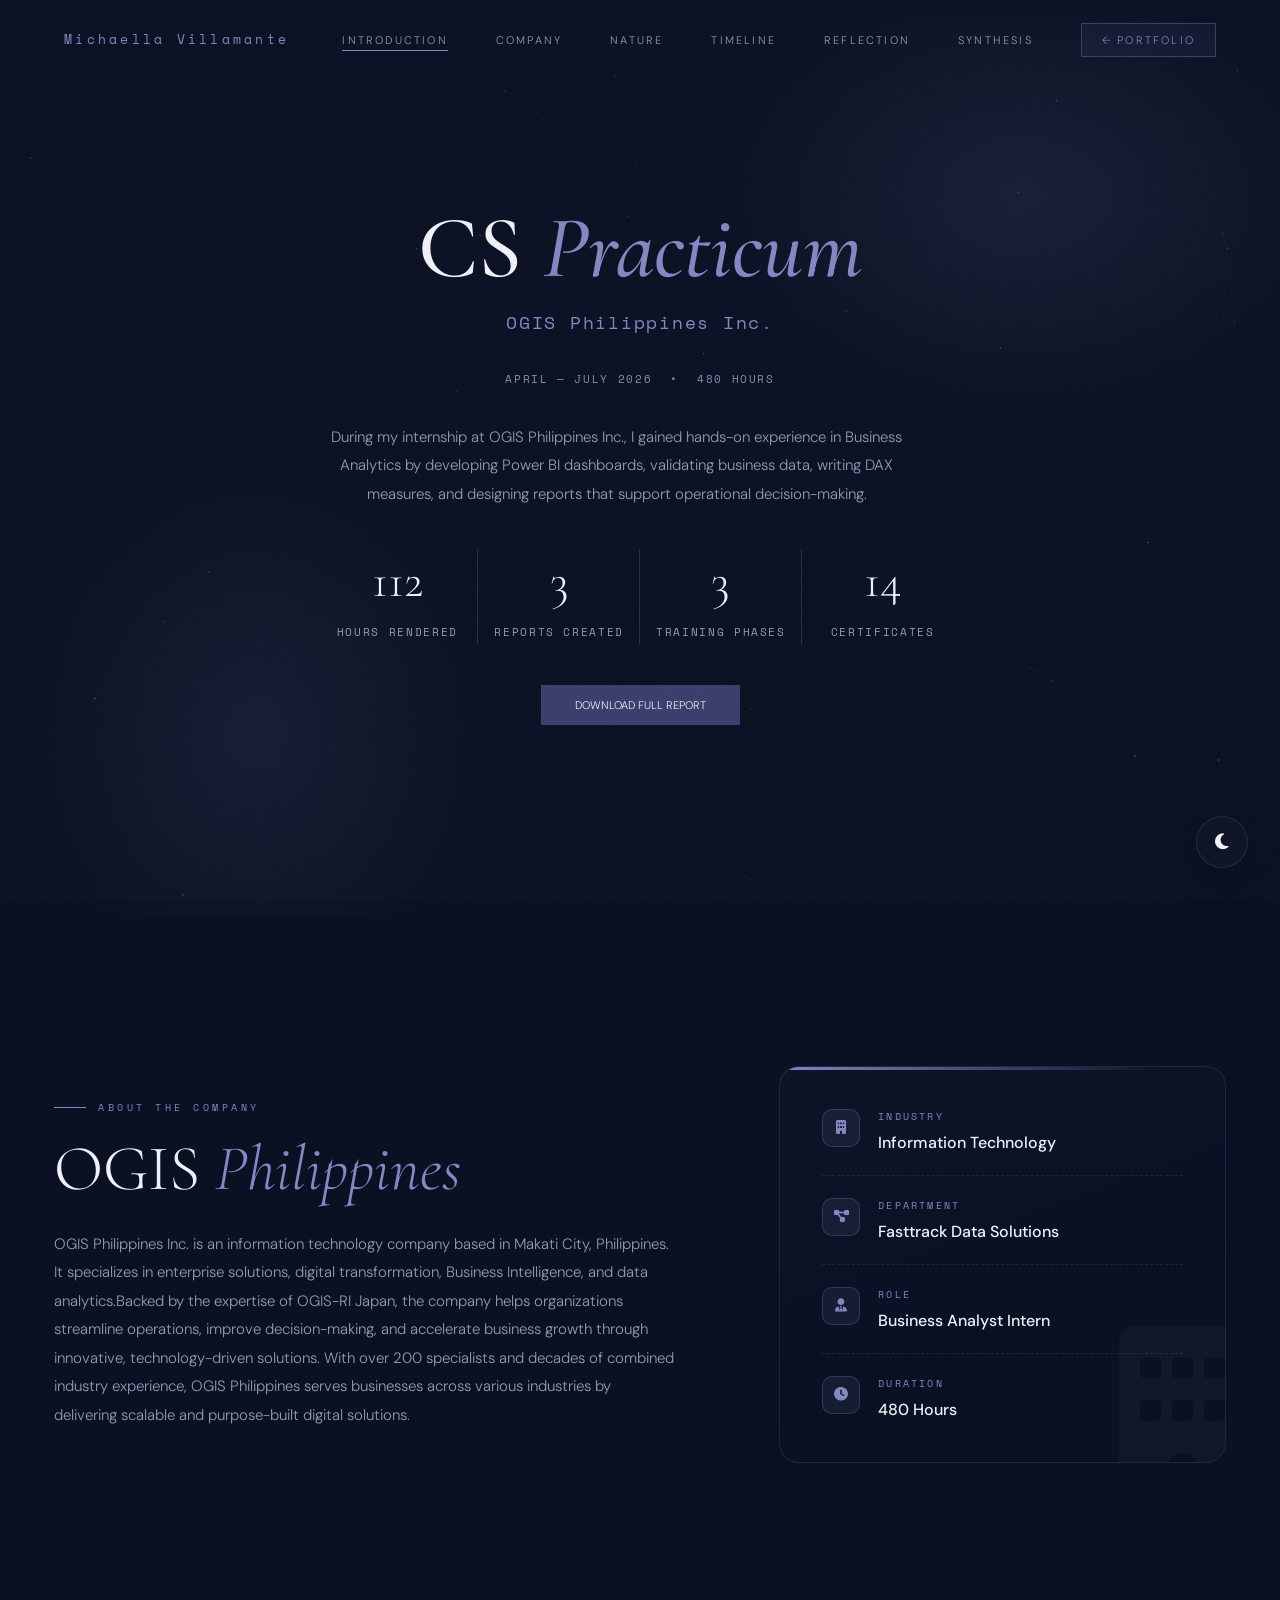
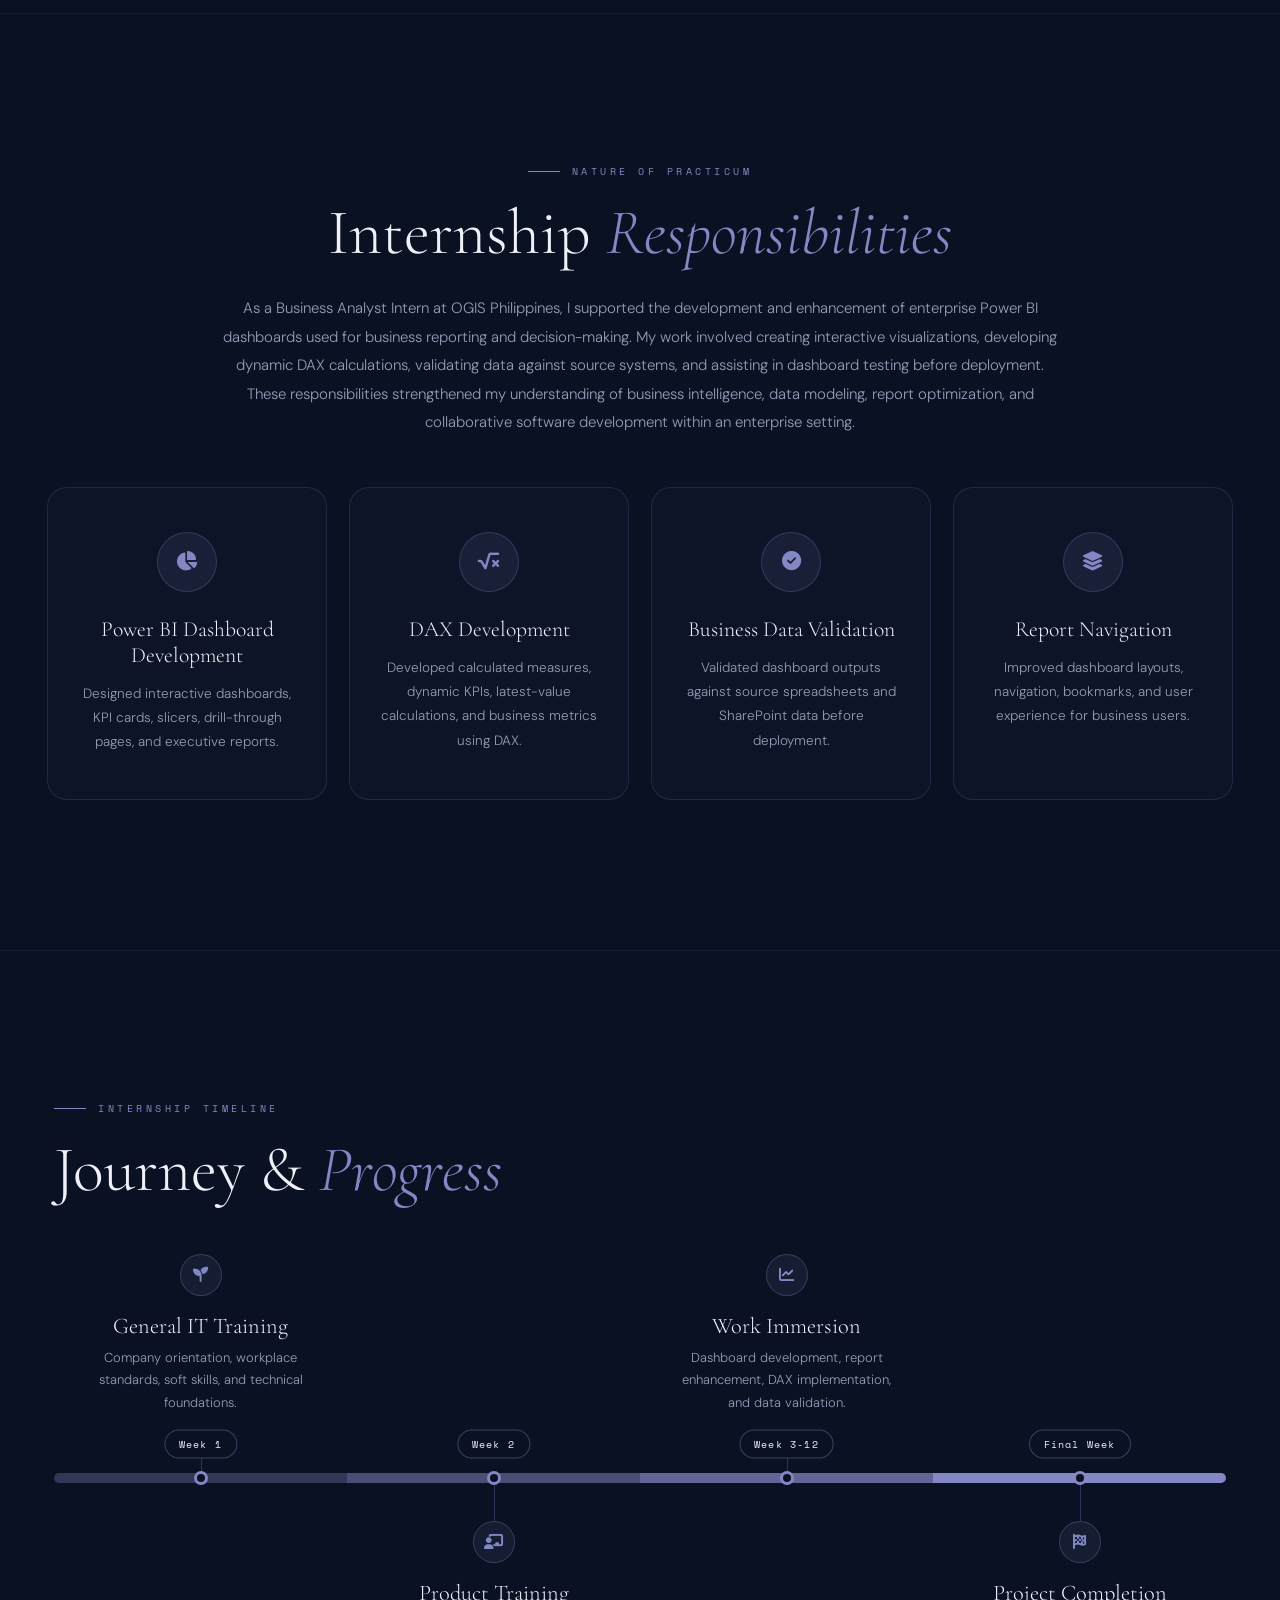
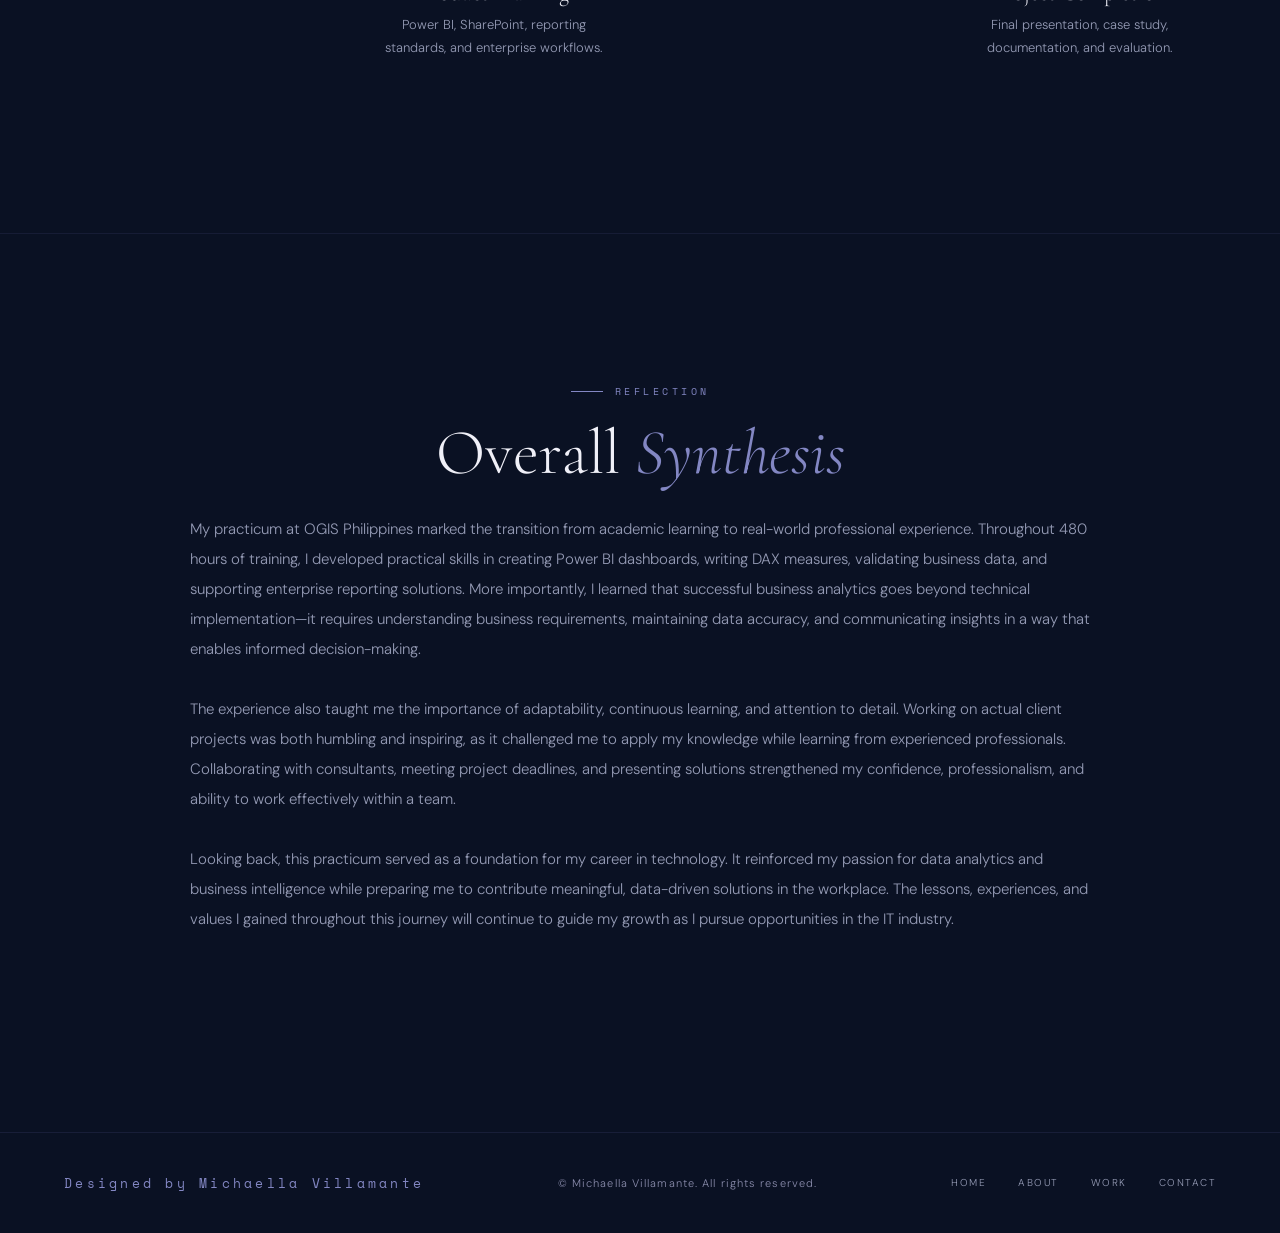
==== commit 1dfe5575: "updated report and practicum animation" ====
--- a/pages/practicum.html
+++ b/pages/practicum.html
@@ -82,7 +82,7 @@
                 </div>
 
                 <div class="summary-card">
-                    <h2 data-target="53">3</h2>
+                    <h2 data-target="3">3</h2>
                     <span>Reports Created</span>
                 </div>
 
--- a/assets/css/practicum.css
+++ b/assets/css/practicum.css
@@ -10,6 +10,26 @@
     --surface: rgba(84, 88, 168, .05);
     --surface-hover: rgba(84, 88, 168, .09);
     --border: rgba(84, 88, 168, .18);
+}
+
+.reveal {
+    opacity: 0;
+    transform: translateY(28px);
+    transition: opacity .8s cubic-bezier(.22, 1, .36, 1),
+                transform .8s cubic-bezier(.22, 1, .36, 1);
+}
+ 
+.reveal-left {
+    opacity: 0;
+    transform: translateX(-28px);
+    transition: opacity .8s cubic-bezier(.22, 1, .36, 1),
+                transform .8s cubic-bezier(.22, 1, .36, 1);
+}
+ 
+.reveal.visible,
+.reveal-left.visible {
+    opacity: 1;
+    transform: translate(0, 0);
 }
 
 .section {
@@ -553,6 +573,7 @@
     .reflection-block {
         margin-bottom: 36px;
         padding-bottom: 28px;
+        color: 0;
     }
 
     .reflection-block h3 {
